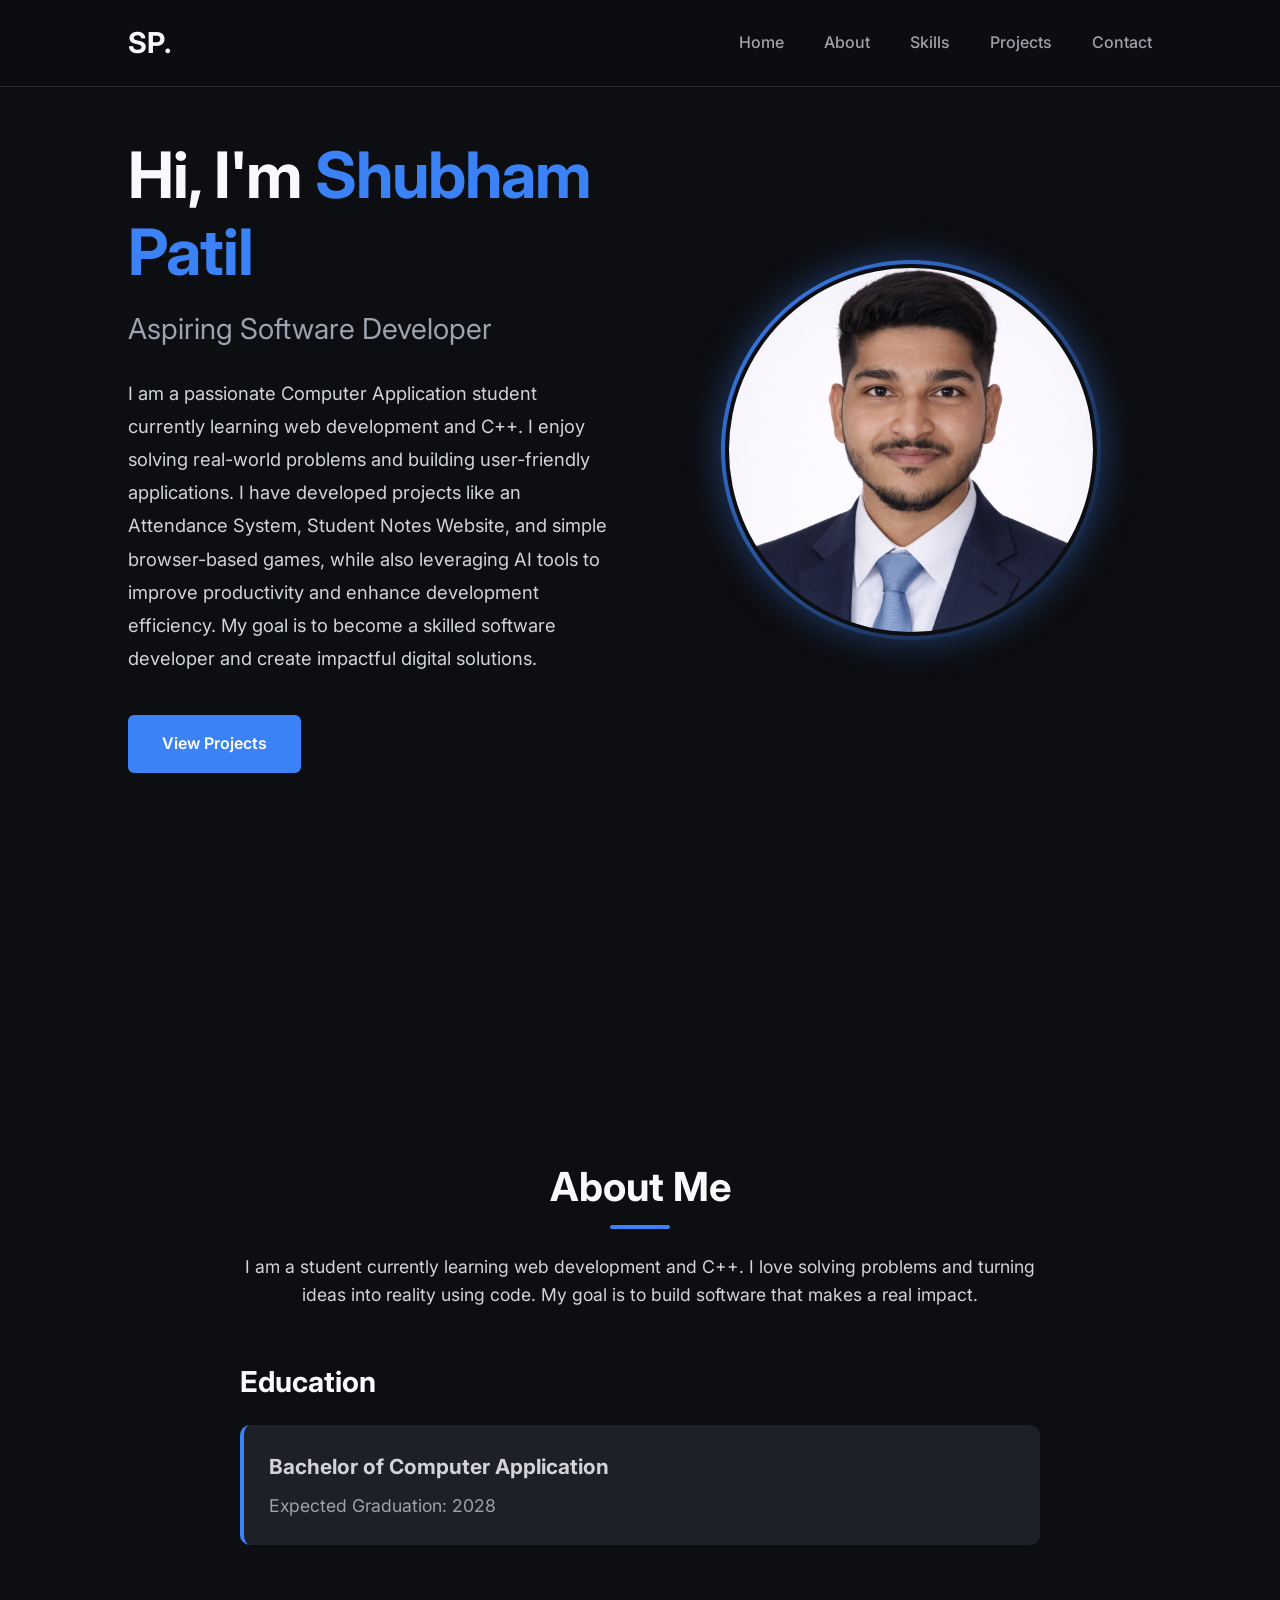
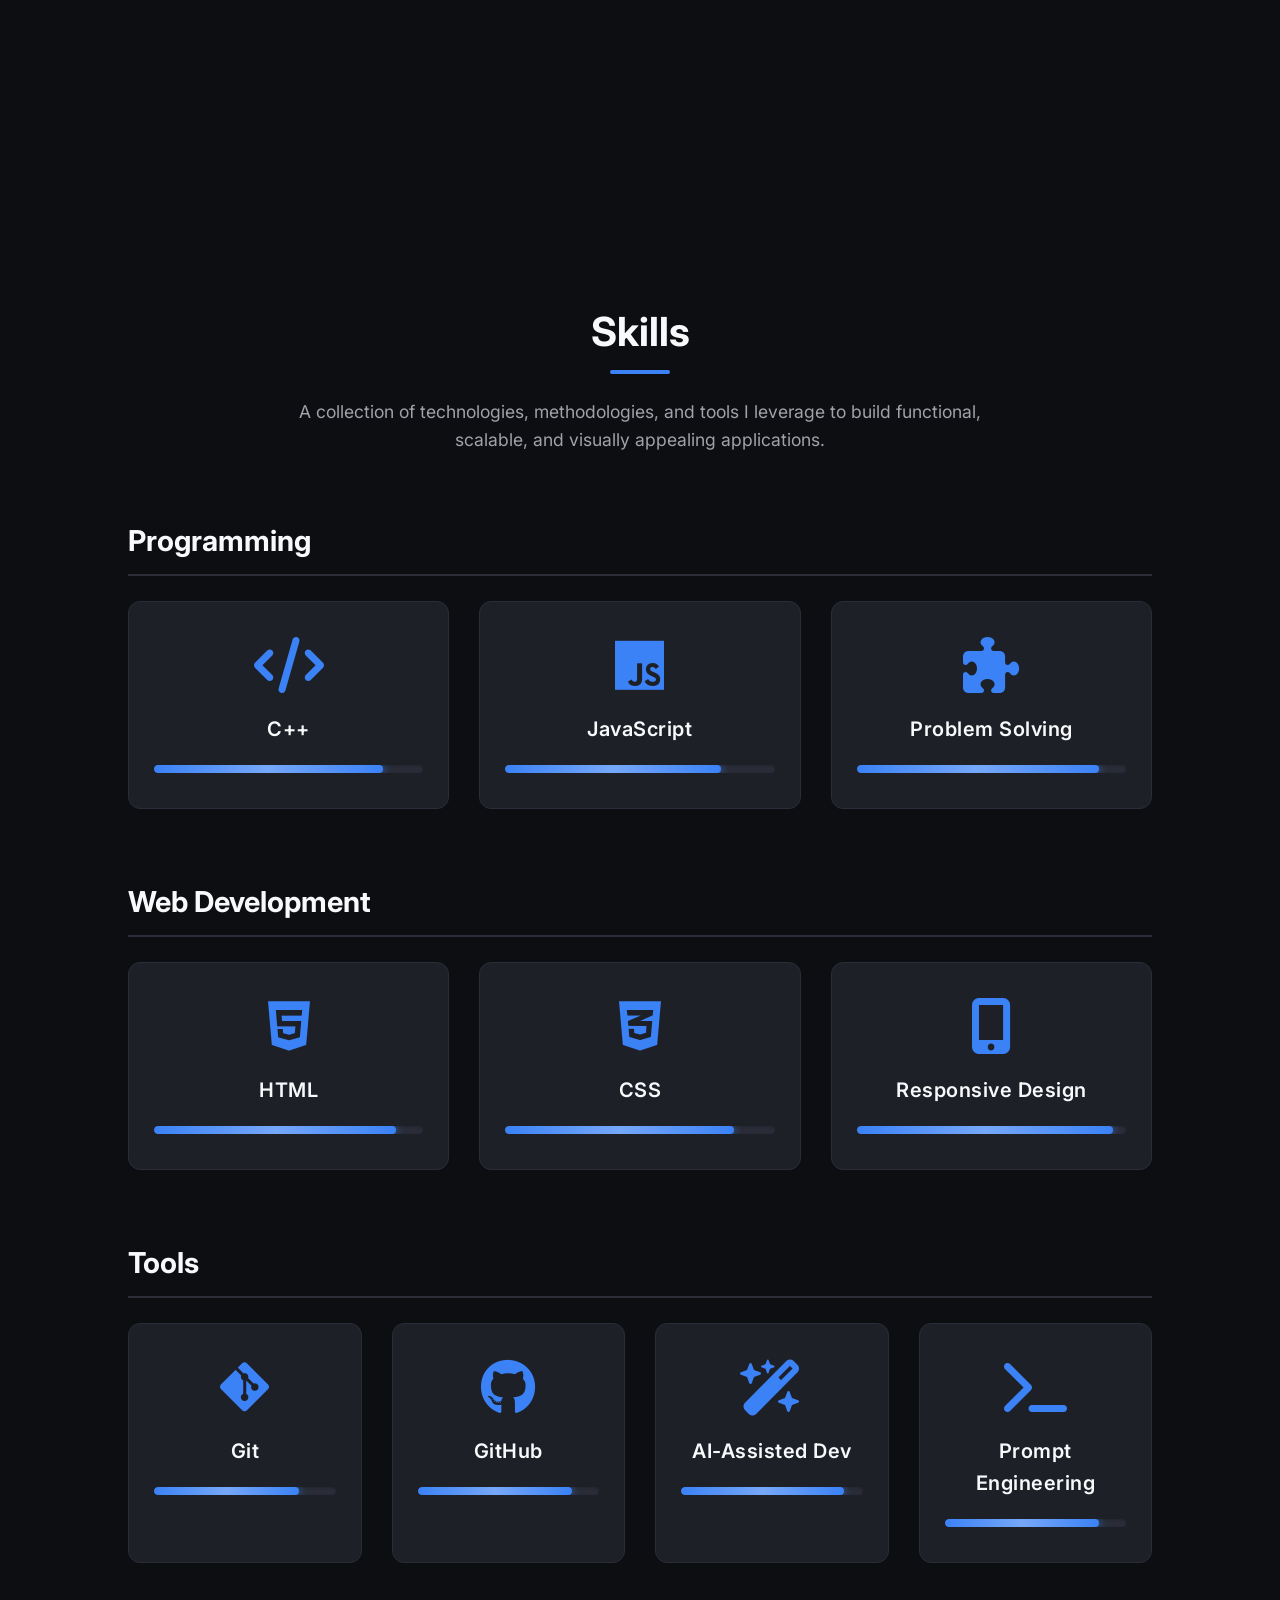
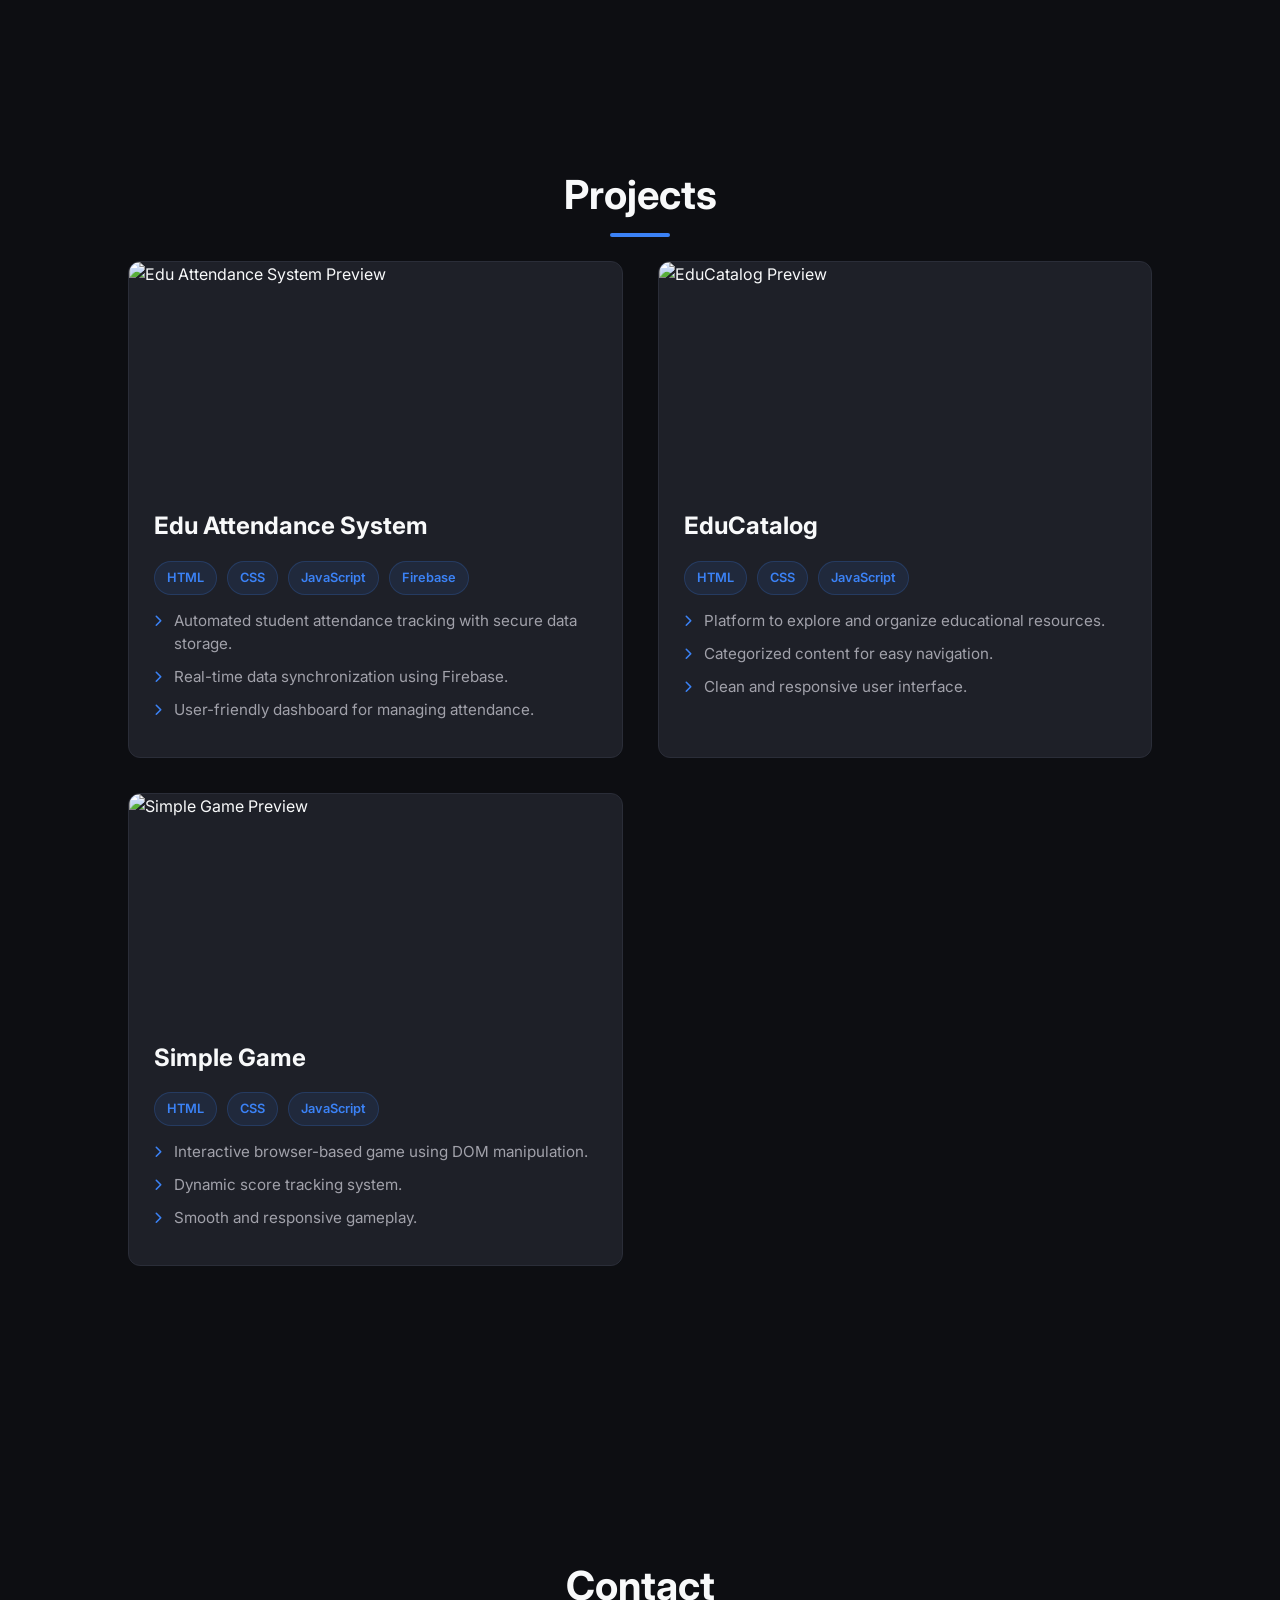
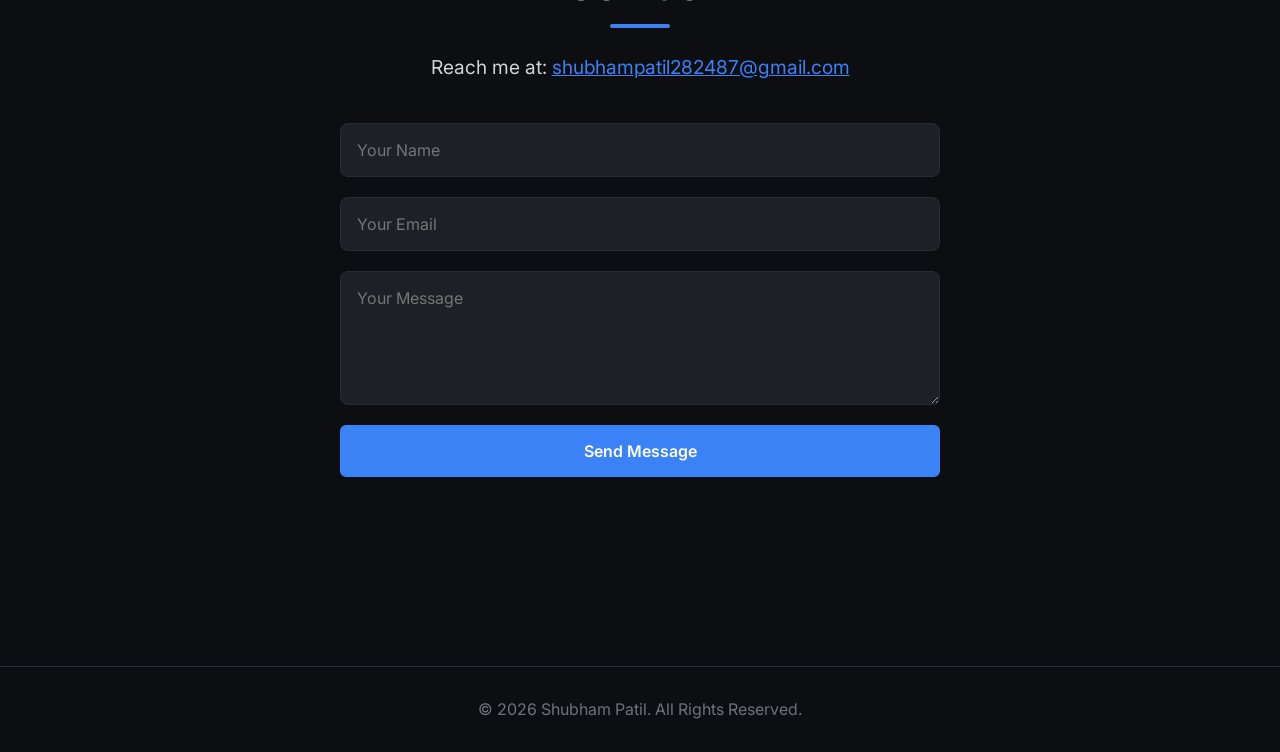
==== portfolio/index.html @ 5617d628 "Final bus service website transformation" ====
<!DOCTYPE html>
<html lang="en">
<head>
    <meta charset="UTF-8">
    <meta name="viewport" content="width=device-width, initial-scale=1.0">
    <title>Shubham Patil | Portfolio</title>
    <link rel="stylesheet" href="style.css">
    <link href="https://fonts.googleapis.com/css2?family=Inter:wght@300;400;600;700&display=swap" rel="stylesheet">
    <link rel="stylesheet" href="https://cdnjs.cloudflare.com/ajax/libs/font-awesome/6.4.0/css/all.min.css">
</head>
<body>

    <!-- Navbar -->
    <nav class="navbar">
        <div class="logo">SP.</div>
        <ul class="nav-links">
            <li><a href="#home">Home</a></li>
            <li><a href="#about">About</a></li>
            <li><a href="#skills">Skills</a></li>
            <li><a href="#projects">Projects</a></li>
            <li><a href="#contact">Contact</a></li>
        </ul>
        <div class="hamburger">
            <div class="line"></div>
            <div class="line"></div>
            <div class="line"></div>
        </div>
    </nav>

    <!-- Home Section -->
    <section id="home" class="home">
        <div class="home-container">
            <div class="home-content">
                <h1>Hi, I'm <span class="highlight">Shubham Patil</span></h1>
                <h2>Aspiring Software Developer</h2>
                <p>I am a passionate Computer Application student currently learning web development and C++. I enjoy solving real-world problems and building user-friendly applications. I have developed projects like an Attendance System, Student Notes Website, and simple browser-based games, while also leveraging AI tools to improve productivity and enhance development efficiency. My goal is to become a skilled software developer and create impactful digital solutions.</p>
                <a href="#projects" class="btn">View Projects</a>
            </div>
            <div class="home-image">
                <div class="profile-img-wrapper">
                    <img src="profile.jpg" alt="Shubham Patil">
                </div>
            </div>
        </div>
    </section>

    <!-- About Section -->
    <section id="about" class="about">
        <h2 class="section-title">About Me</h2>
        <div class="about-content">
            <p>I am a student currently learning web development and C++. I love solving problems and turning ideas into reality using code. My goal is to build software that makes a real impact.</p>
            <div class="education">
                <h3>Education</h3>
                <div class="edu-card">
                    <h4>Bachelor of Computer Application</h4>
                    <p>Expected Graduation: 2028</p>
                </div>
            </div>
        </div>
    </section>

    <!-- Skills Section -->
    <section id="skills" class="skills">
        <h2 class="section-title">Skills</h2>
        <p class="section-subtitle">A collection of technologies, methodologies, and tools I leverage to build functional, scalable, and visually appealing applications.</p>
        
        <div class="skills-container">
            <!-- Programming Category -->
            <div class="skill-category">
                <h3 class="category-title">Programming</h3>
                <div class="skills-grid">
                    <div class="skill-card" data-tooltip="Object-oriented programming, data structures, and algorithms">
                        <i class="fa-solid fa-code skill-icon"></i>
                        <h3>C++</h3>
                        <div class="progress-bar"><div class="progress" style="width: 85%;"></div></div>
                    </div>
                    <div class="skill-card" data-tooltip="ES6+, DOM manipulation, and asynchronous logic">
                        <i class="fa-brands fa-js skill-icon"></i>
                        <h3>JavaScript</h3>
                        <div class="progress-bar"><div class="progress" style="width: 80%;"></div></div>
                    </div>
                    <div class="skill-card" data-tooltip="Analytical thinking and technical troubleshooting">
                        <i class="fa-solid fa-puzzle-piece skill-icon"></i>
                        <h3>Problem Solving</h3>
                        <div class="progress-bar"><div class="progress" style="width: 90%;"></div></div>
                    </div>
                </div>
            </div>

            <!-- Web Development Category -->
            <div class="skill-category">
                <h3 class="category-title">Web Development</h3>
                <div class="skills-grid">
                    <div class="skill-card" data-tooltip="Semantic markup and accessible web structures">
                        <i class="fa-brands fa-html5 skill-icon"></i>
                        <h3>HTML</h3>
                        <div class="progress-bar"><div class="progress" style="width: 90%;"></div></div>
                    </div>
                    <div class="skill-card" data-tooltip="Modern styling, flexbox, grid, and animations">
                        <i class="fa-brands fa-css3-alt skill-icon"></i>
                        <h3>CSS</h3>
                        <div class="progress-bar"><div class="progress" style="width: 85%;"></div></div>
                    </div>
                    <div class="skill-card" data-tooltip="Ensuring perfect alignment across mobile and desktop devices">
                        <i class="fa-solid fa-mobile-screen-button skill-icon"></i>
                        <h3>Responsive Design</h3>
                        <div class="progress-bar"><div class="progress" style="width: 95%;"></div></div>
                    </div>
                </div>
            </div>

            <!-- Tools Category -->
            <div class="skill-category">
                <h3 class="category-title">Tools</h3>
                <div class="skills-grid">
                    <div class="skill-card" data-tooltip="Version control and collaboration">
                        <i class="fa-brands fa-git-alt skill-icon"></i>
                        <h3>Git</h3>
                        <div class="progress-bar"><div class="progress" style="width: 80%;"></div></div>
                    </div>
                    <div class="skill-card" data-tooltip="Source code management and project hosting">
                        <i class="fa-brands fa-github skill-icon"></i>
                        <h3>GitHub</h3>
                        <div class="progress-bar"><div class="progress" style="width: 85%;"></div></div>
                    </div>
                    <div class="skill-card" data-tooltip="Using AI tools for rapid problem-solving">
                        <i class="fa-solid fa-wand-magic-sparkles skill-icon"></i>
                        <h3>AI-Assisted Dev</h3>
                        <div class="progress-bar"><div class="progress" style="width: 90%;"></div></div>
                    </div>
                    <div class="skill-card" data-tooltip="Effective collaboration with language models">
                        <i class="fa-solid fa-terminal skill-icon"></i>
                        <h3>Prompt Engineering</h3>
                        <div class="progress-bar"><div class="progress" style="width: 85%;"></div></div>
                    </div>
                </div>
            </div>
        </div>
    </section>

    <!-- Projects Section -->
    <section id="projects" class="projects">
        <h2 class="section-title">Projects</h2>
        <div class="project-grid">
            
            <!-- Project 1 -->
            <div class="project-card">
                <div class="project-image">
                    <img src="https://placehold.co/600x400/1e2028/3b82f6?text=Edu+Attendance+System" alt="Edu Attendance System Preview">
                    <div class="project-overlay">
                        <div class="overlay-buttons">
                            <a href="https://edutrack-attendance-d44f3.web.app/" class="btn btn-small"><i class="fa-solid fa-arrow-up-right-from-square"></i> Live Demo</a>
                            <a href="https://console.firebase.google.com/u/0/project/edutrack-attendance-d44f3/firestore/databases/-default-/data/~2Fattendance~2F0aZj1DktwtCZHyJBW4WV" class="btn btn-small btn-outline"><i class="fa-brands fa-github"></i> GitHub Source</a>
                        </div>
                    </div>
                </div>
                <div class="project-info">
                    <h3>Edu Attendance System</h3>
                    <div class="tech-stack">
                        <span>HTML</span>
                        <span>CSS</span>
                        <span>JavaScript</span>
                        <span>Firebase</span>
                    </div>
                    <ul class="project-features">
                        <li>Automated student attendance tracking with secure data storage.</li>
                        <li>Real-time data synchronization using Firebase.</li>
                        <li>User-friendly dashboard for managing attendance.</li>
                    </ul>
                </div>
            </div>

            <!-- Project 2 -->
            <div class="project-card">
                <div class="project-image">
                    <img src="https://placehold.co/600x400/1e2028/3b82f6?text=EduCatalog" alt="EduCatalog Preview">
                    <div class="project-overlay">
                        <div class="overlay-buttons">
                            <a href="https://educatalog-saas.vercel.app/" class="btn btn-small"><i class="fa-solid fa-arrow-up-right-from-square"></i> Live Demo</a>
                            <a href="https://github.com/shubhpatil28/educatalog-saas" class="btn btn-small btn-outline"><i class="fa-brands fa-github"></i> GitHub Source</a>
                        </div>
                    </div>
                </div>
                <div class="project-info">
                    <h3>EduCatalog</h3>
                    <div class="tech-stack">
                        <span>HTML</span>
                        <span>CSS</span>
                        <span>JavaScript</span>
                    </div>
                    <ul class="project-features">
                        <li>Platform to explore and organize educational resources.</li>
                        <li>Categorized content for easy navigation.</li>
                        <li>Clean and responsive user interface.</li>
                    </ul>
                </div>
            </div>

            <!-- Project 3 -->
            <div class="project-card">
                <div class="project-image">
                    <img src="https://placehold.co/600x400/1e2028/3b82f6?text=Simple+Game" alt="Simple Game Preview">
                    <div class="project-overlay">
                        <div class="overlay-buttons">
                            <a href="https://shubhpatil28.github.io/SimpleGame/" class="btn btn-small"><i class="fa-solid fa-arrow-up-right-from-square"></i> Live Demo</a>
                            <a href="https://github.com/shubhpatil28/SimpleGame" class="btn btn-small btn-outline"><i class="fa-brands fa-github"></i> GitHub Source</a>
                        </div>
                    </div>
                </div>
                <div class="project-info">
                    <h3>Simple Game</h3>
                    <div class="tech-stack">
                        <span>HTML</span>
                        <span>CSS</span>
                        <span>JavaScript</span>
                    </div>
                    <ul class="project-features">
                        <li>Interactive browser-based game using DOM manipulation.</li>
                        <li>Dynamic score tracking system.</li>
                        <li>Smooth and responsive gameplay.</li>
                    </ul>
                </div>
            </div>

        </div>
    </section>

    <!-- Contact Section -->
    <section id="contact" class="contact">
        <h2 class="section-title">Contact</h2>
        <p class="contact-email">Reach me at: <a href="mailto:shubhampatil282487@gmail.com">shubhampatil282487@gmail.com</a></p>
        <form class="contact-form">
            <input type="text" placeholder="Your Name" required>
            <input type="email" placeholder="Your Email" required>
            <textarea rows="5" placeholder="Your Message" required></textarea>
            <button type="submit" class="btn">Send Message</button>
        </form>
    </section>

    <!-- Footer -->
    <footer>
        <p>&copy; 2026 Shubham Patil. All Rights Reserved.</p>
    </footer>

    <script src="script.js"></script>
</body>
</html>
---- portfolio/style.css ----
/* Variables */
:root {
    --bg-color: #0d0e12;
    --text-color: #f8f9fa;
    --accent-color: #3b82f6; /* Blue Accent */
    --accent-hover: #2563eb;
    --card-bg: #1e2028;
    --border-color: #2a2d38;
}

/* Base Styles */
* {
    margin: 0;
    padding: 0;
    box-sizing: border-box;
    font-family: 'Inter', sans-serif;
    scroll-behavior: smooth;
}

body {
    background-color: var(--bg-color);
    color: var(--text-color);
    line-height: 1.6;
}

a {
    text-decoration: none;
    color: inherit;
    transition: color 0.3s ease;
}

ul {
    list-style: none;
}

/* Typography */
.section-title {
    font-size: 2.5rem;
    text-align: center;
    margin-bottom: 1.5rem;
    position: relative;
    padding-bottom: 10px;
}

.section-subtitle {
    text-align: center;
    max-width: 700px;
    margin: 0 auto 4rem auto;
    color: #a1a1aa;
    font-size: 1.1rem;
}

.section-title::after {
    content: '';
    position: absolute;
    bottom: 0;
    left: 50%;
    transform: translateX(-50%);
    width: 60px;
    height: 4px;
    background-color: var(--accent-color);
    border-radius: 2px;
}

.highlight {
    color: var(--accent-color);
}

/* Sections */
section {
    padding: 100px 10%;
    min-height: 100vh;
    display: flex;
    flex-direction: column;
    justify-content: center;
}

/* Navbar */
.navbar {
    position: fixed;
    top: 0;
    left: 0;
    width: 100%;
    padding: 20px 10%;
    display: flex;
    justify-content: space-between;
    align-items: center;
    background-color: rgba(13, 14, 18, 0.85);
    -webkit-backdrop-filter: blur(12px);
    backdrop-filter: blur(12px);
    z-index: 1000;
    border-bottom: 1px solid var(--border-color);
}

.logo {
    font-size: 1.8rem;
    font-weight: 700;
    color: var(--text-color);
    cursor: pointer;
}

.logo span {
    color: var(--accent-color);
}

.nav-links {
    display: flex;
    gap: 2.5rem;
}

.nav-links li a {
    font-weight: 500;
    font-size: 1rem;
    color: #a1a1aa;
}

.nav-links li a:hover {
    color: var(--accent-color);
}

.hamburger {
    display: none;
    cursor: pointer;
}

.hamburger .line {
    width: 25px;
    height: 3px;
    background-color: var(--text-color);
    margin: 5px;
    transition: all 0.3s ease;
}

/* Home Section */
.home {
    overflow: visible;
}

.home-container {
    display: flex;
    justify-content: space-between;
    align-items: center;
    gap: 60px;
    width: 100%;
    max-width: 1200px;
    margin: 0 auto;
}

.home-content {
    flex: 1;
}

.home-image {
    flex: 1;
    display: flex;
    justify-content: center;
    align-items: center;
}

.profile-img-wrapper {
    position: relative;
    width: 380px;
    height: 380px;
    border-radius: 50%;
    padding: 8px; /* space for gradient border */
    background: linear-gradient(135deg, var(--accent-color), rgba(59, 130, 246, 0.1));
    box-shadow: 0 0 35px rgba(59, 130, 246, 0.4);
    animation: profileZoomIn 1.2s cubic-bezier(0.175, 0.885, 0.32, 1.275) 0.2s both;
    transition: transform 0.4s ease, box-shadow 0.4s ease;
}

.profile-img-wrapper::before {
    content: '';
    position: absolute;
    inset: 4px;
    border-radius: 50%;
    background-color: var(--bg-color);
    z-index: 1;
}

.profile-img-wrapper img {
    position: relative;
    z-index: 2;
    width: 100%;
    height: 100%;
    object-fit: cover;
    border-radius: 50%;
}

.profile-img-wrapper:hover {
    transform: translateY(-10px) scale(1.03);
    box-shadow: 0 0 50px rgba(59, 130, 246, 0.6);
}

@keyframes profileZoomIn {
    from {
        opacity: 0;
        transform: scale(0.85);
    }
    to {
        opacity: 1;
        transform: scale(1);
    }
}

.home-content h1 {
    font-size: 4rem;
    font-weight: 700;
    line-height: 1.2;
    letter-spacing: -1px;
    padding-top: 10px;
    margin-bottom: 15px;
    overflow: visible;
    animation: fadeInUp 1s cubic-bezier(0.2, 0.8, 0.2, 1) both;
}

.home-content h2 {
    font-size: 1.8rem;
    font-weight: 400;
    color: #9ca3af;
    margin-bottom: 25px;
    animation: fadeInUp 1s cubic-bezier(0.2, 0.8, 0.2, 1) 0.15s both;
}

.home-content p {
    font-size: 1.15rem;
    max-width: 600px;
    line-height: 1.8;
    margin-bottom: 40px;
    color: #d1d5db;
    animation: fadeInUp 1s cubic-bezier(0.2, 0.8, 0.2, 1) 0.3s both;
}

.btn {
    display: inline-block;
    padding: 14px 32px;
    background-color: var(--accent-color);
    color: #fff;
    border-radius: 6px;
    font-weight: 600;
    border: 2px solid var(--accent-color);
    transition: all 0.3s ease;
    cursor: pointer;
    animation: fadeInUp 1s cubic-bezier(0.2, 0.8, 0.2, 1) 0.45s both;
}

.btn:hover {
    background-color: transparent;
    color: var(--accent-color);
}

.btn-outline {
    background-color: transparent;
    color: var(--accent-color);
}

.btn-outline:hover {
    background-color: var(--accent-color);
    color: #fff;
}

/* About Section */
.about-content {
    max-width: 800px;
    margin: 0 auto;
    text-align: center;
    font-size: 1.1rem;
    color: #d4d4d8;
}

.education {
    margin-top: 50px;
    text-align: left;
}

.education h3 {
    font-size: 1.8rem;
    margin-bottom: 20px;
    color: var(--text-color);
}

.edu-card {
    background-color: var(--card-bg);
    padding: 25px;
    border-radius: 10px;
    border-left: 4px solid var(--accent-color);
    transition: transform 0.3s ease;
}

.edu-card:hover {
    transform: translateY(-5px);
}

.edu-card h4 {
    font-size: 1.3rem;
    margin-bottom: 8px;
}

.edu-card p {
    color: #a1a1aa;
}

/* Skills Section */
.skills-container {
    display: flex;
    flex-direction: column;
    gap: 70px;
    width: 100%;
    max-width: 1100px;
    margin: 0 auto;
}

.category-title {
    font-size: 1.8rem;
    color: #f8f9fa;
    margin-bottom: 25px;
    padding-bottom: 10px;
    border-bottom: 2px solid var(--border-color);
}

.skills-grid {
    display: grid;
    grid-template-columns: repeat(auto-fit, minmax(200px, 1fr));
    gap: 30px;
    width: 100%;
}

.skill-card {
    background-color: var(--card-bg);
    padding: 35px 25px;
    border-radius: 12px;
    border: 1px solid var(--border-color);
    transition: transform 0.4s ease, box-shadow 0.4s ease, border-color 0.4s ease, background-color 0.4s ease;
    text-align: center;
    position: relative;
    overflow: hidden;
}

.skill-card:hover {
    transform: translateY(-8px);
    box-shadow: 0 10px 25px rgba(59, 130, 246, 0.25);
    border-color: var(--accent-color);
    background-color: rgba(59, 130, 246, 0.04);
}

/* Tooltip animation on hover */
.skill-card::before {
    content: attr(data-tooltip);
    position: absolute;
    bottom: -100%;
    left: 0;
    width: 100%;
    padding: 15px 12px;
    background-color: rgba(37, 99, 235, 0.96);
    color: #fff;
    font-size: 0.85rem;
    font-weight: 500;
    line-height: 1.4;
    transition: bottom 0.4s cubic-bezier(0.175, 0.885, 0.32, 1.275);
    z-index: 10;
    box-sizing: border-box;
    -webkit-backdrop-filter: blur(4px);
    backdrop-filter: blur(4px);
    display: flex;
    align-items: center;
    justify-content: center;
}

.skill-card:hover::before {
    bottom: 0;
}

.skill-icon {
    font-size: 3.5rem;
    color: var(--accent-color);
    margin-bottom: 20px;
    transition: transform 0.4s ease, color 0.4s ease;
}

.skill-card:hover .skill-icon {
    transform: scale(1.1) translateY(-5px);
    color: #60a5fa; /* Lighter blue on hover */
}

.skill-card h3 {
    margin-bottom: 20px;
    font-weight: 600;
    font-size: 1.25rem;
    letter-spacing: 0.5px;
}

.progress-bar {
    width: 100%;
    height: 8px;
    background-color: var(--border-color);
    border-radius: 4px;
    overflow: hidden;
    position: relative;
    box-shadow: inset 0 1px 3px rgba(0, 0, 0, 0.2);
}

.progress {
    height: 100%;
    background-color: var(--accent-color);
    border-radius: 4px;
    transition: width 1.5s cubic-bezier(0.1, 0.7, 0.1, 1);
    box-shadow: 0 0 10px rgba(59, 130, 246, 0.8);
    position: relative;
}

/* Add an animated glare to progress bars */
.progress::after {
    content: '';
    position: absolute;
    top: 0;
    left: 0;
    bottom: 0;
    width: 100%;
    background: linear-gradient(90deg, rgba(255,255,255,0) 0%, rgba(255,255,255,0.3) 50%, rgba(255,255,255,0) 100%);
    animation: shimmer 2s infinite linear;
}

@keyframes shimmer {
    0% { transform: translateX(-100%); }
    100% { transform: translateX(100%); }
}

/* Projects Section */
.project-grid {
    display: grid;
    grid-template-columns: repeat(auto-fit, minmax(320px, 1fr));
    gap: 35px;
    width: 100%;
}

.project-card {
    background-color: var(--card-bg);
    border-radius: 12px;
    border: 1px solid var(--border-color);
    overflow: hidden;
    display: flex;
    flex-direction: column;
    transition: transform 0.4s ease, border-color 0.4s ease, box-shadow 0.4s ease;
}

.project-card:hover {
    transform: translateY(-10px);
    border-color: var(--accent-color);
    box-shadow: 0 10px 30px rgba(0, 0, 0, 0.4);
}

.project-image {
    position: relative;
    width: 100%;
    height: 220px;
    overflow: hidden;
}

.project-image img {
    width: 100%;
    height: 100%;
    object-fit: cover;
    transition: transform 0.6s ease;
}

.project-card:hover .project-image img {
    transform: scale(1.08);
}

.project-overlay {
    position: absolute;
    top: 0;
    left: 0;
    width: 100%;
    height: 100%;
    background: rgba(13, 14, 18, 0.7);
    -webkit-backdrop-filter: blur(3px);
    backdrop-filter: blur(3px);
    display: flex;
    justify-content: center;
    align-items: center;
    opacity: 0;
    transition: opacity 0.4s ease;
}

.project-card:hover .project-overlay {
    opacity: 1;
}

.overlay-buttons {
    display: flex;
    gap: 15px;
    transform: translateY(20px);
    transition: transform 0.4s ease;
}

.project-card:hover .overlay-buttons {
    transform: translateY(0);
}

.btn-small {
    padding: 10px 18px;
    font-size: 0.9rem;
    display: inline-flex;
    align-items: center;
    gap: 8px;
    border-radius: 6px;
    animation: none !important; /* Prevent global btn animation loop */
}

.project-info {
    padding: 25px;
    display: flex;
    flex-direction: column;
    flex-grow: 1;
}

.project-info h3 {
    font-size: 1.5rem;
    margin-bottom: 15px;
    color: var(--text-color);
}

.tech-stack {
    display: flex;
    flex-wrap: wrap;
    gap: 10px;
    margin-bottom: 15px;
}

.tech-stack span {
    background-color: rgba(59, 130, 246, 0.1);
    color: var(--accent-color);
    padding: 6px 12px;
    border-radius: 20px;
    font-size: 0.8rem;
    font-weight: 600;
    border: 1px solid rgba(59, 130, 246, 0.2);
}

.project-features {
    list-style: none;
    margin-bottom: 0;
    flex-grow: 1;
}

.project-features li {
    position: relative;
    padding-left: 20px;
    margin-bottom: 10px;
    font-size: 0.95rem;
    color: #a1a1aa;
    line-height: 1.5;
}

.project-features li::before {
    content: '\f054'; /* FontAwesome chevron-right */
    font-family: 'Font Awesome 6 Free';
    font-weight: 900;
    position: absolute;
    left: 0;
    top: 2px;
    color: var(--accent-color);
    font-size: 0.75rem;
}

/* Contact Section */
.contact {
    align-items: center;
}

.contact-email {
    font-size: 1.2rem;
    margin-bottom: 40px;
    text-align: center;
    color: #d4d4d8;
}

.contact-email a {
    color: var(--accent-color);
    text-decoration: underline;
}

.contact-form {
    display: flex;
    flex-direction: column;
    width: 100%;
    max-width: 600px;
    gap: 20px;
}

.contact-form input,
.contact-form textarea {
    width: 100%;
    padding: 16px;
    background-color: var(--card-bg);
    border: 1px solid var(--border-color);
    border-radius: 8px;
    color: var(--text-color);
    font-size: 1rem;
    outline: none;
    transition: border-color 0.3s ease;
}

.contact-form input:focus,
.contact-form textarea:focus {
    border-color: var(--accent-color);
}

.contact-form button {
    font-size: 1rem;
}

/* Footer */
footer {
    text-align: center;
    padding: 30px;
    background-color: var(--bg-color);
    border-top: 1px solid var(--border-color);
    color: #71717a;
}

/* Animations */
@keyframes fadeInUp {
    from {
        opacity: 0;
        transform: translateY(30px);
    }
    to {
        opacity: 1;
        transform: translateY(0);
    }
}

/* Responsive Styles */
@media (max-width: 768px) {
    .home-container {
        flex-direction: column-reverse;
        text-align: center;
        gap: 40px;
        margin-top: 30px;
    }
    
    .profile-img-wrapper {
        width: 280px;
        height: 280px;
    }
    
    .home-content p {
        margin-left: auto;
        margin-right: auto;
    }

    .nav-links {
        position: absolute;
        top: 70px;
        right: -100%;
        background-color: var(--card-bg);
        flex-direction: column;
        width: 250px;
        height: 100vh;
        align-items: center;
        padding-top: 50px;
        transition: right 0.3s ease;
        border-left: 1px solid var(--border-color);
    }

    .nav-links.active {
        right: 0;
    }

    .hamburger {
        display: block;
    }
    
    .hamburger.active .line:nth-child(1) {
        transform: translateY(8px) rotate(45deg);
    }
    .hamburger.active .line:nth-child(2) {
        opacity: 0;
    }
    .hamburger.active .line:nth-child(3) {
        transform: translateY(-8px) rotate(-45deg);
    }

    .home-content h1 {
        font-size: 2.8rem;
        line-height: 1.3;
        padding-top: 5px;
    }

    .home-content h2 {
        font-size: 1.4rem;
    }

    section {
        padding: 80px 5%;
    }
}
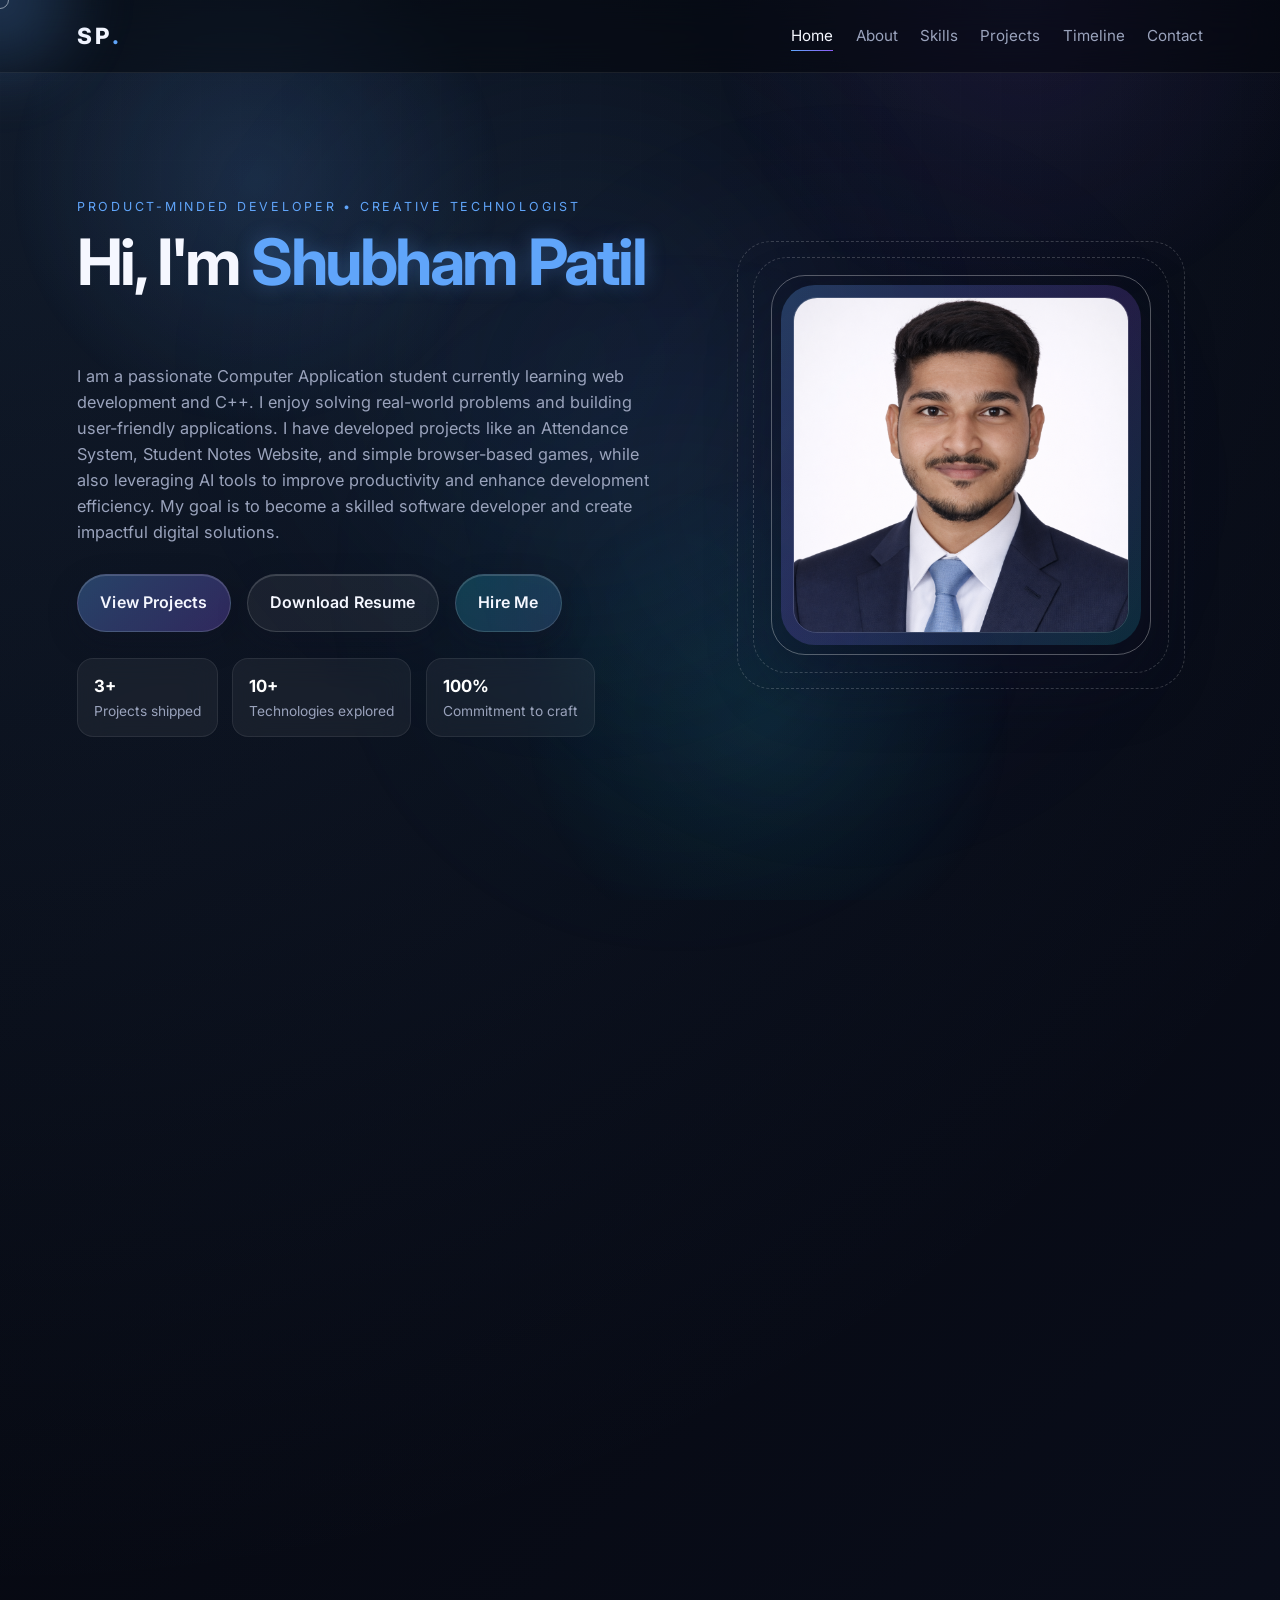
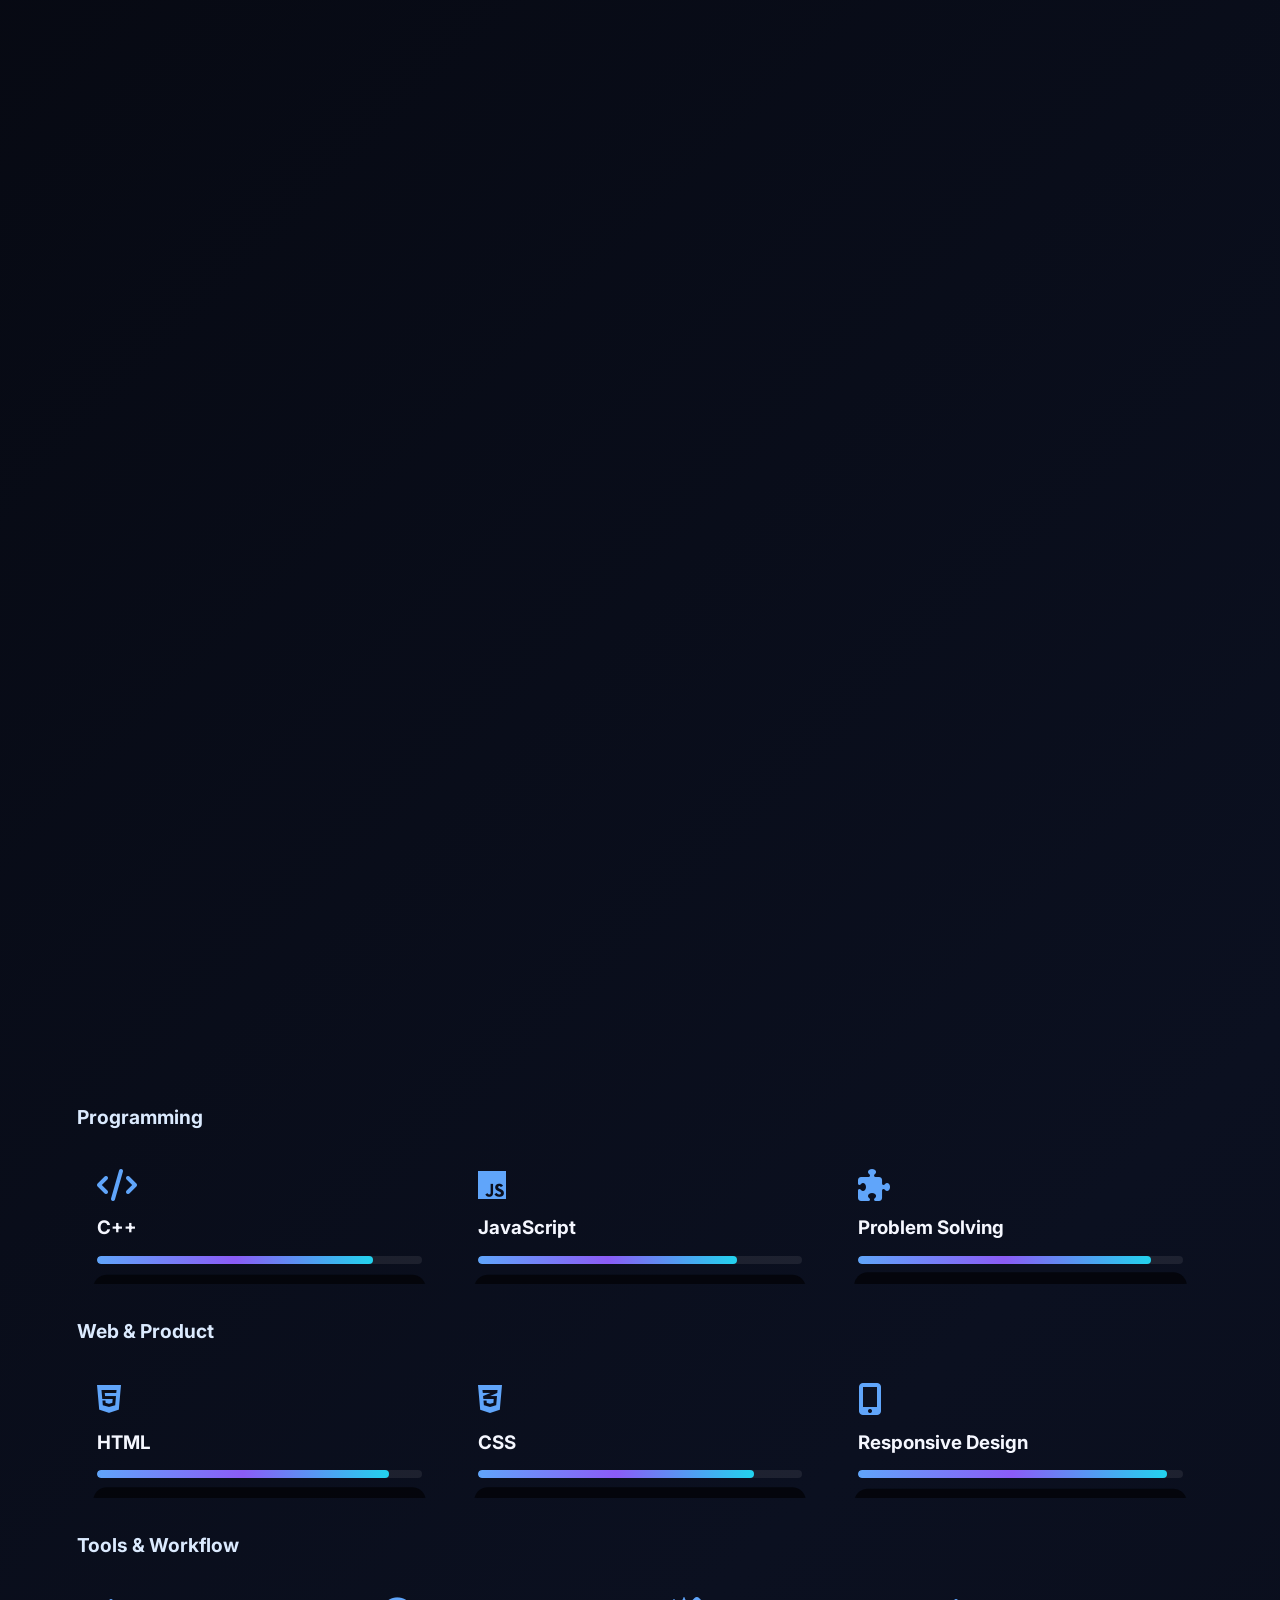
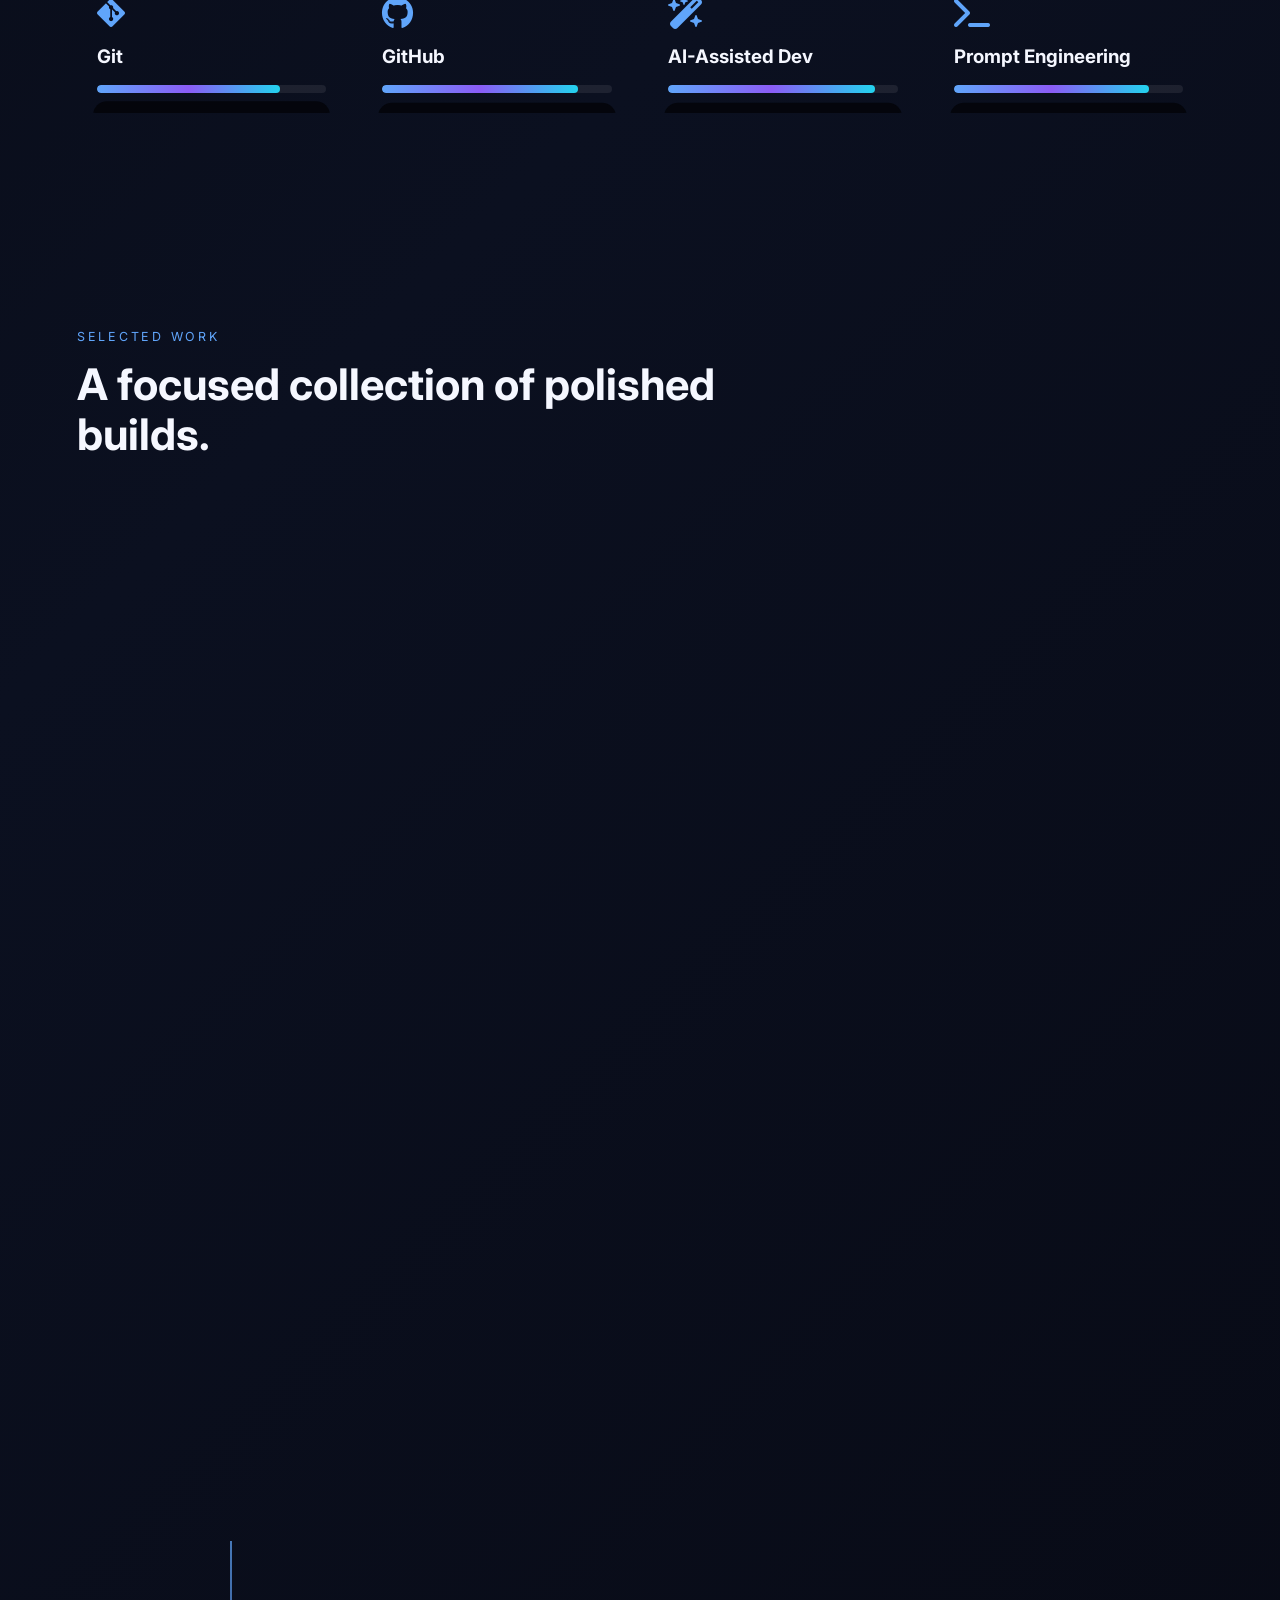
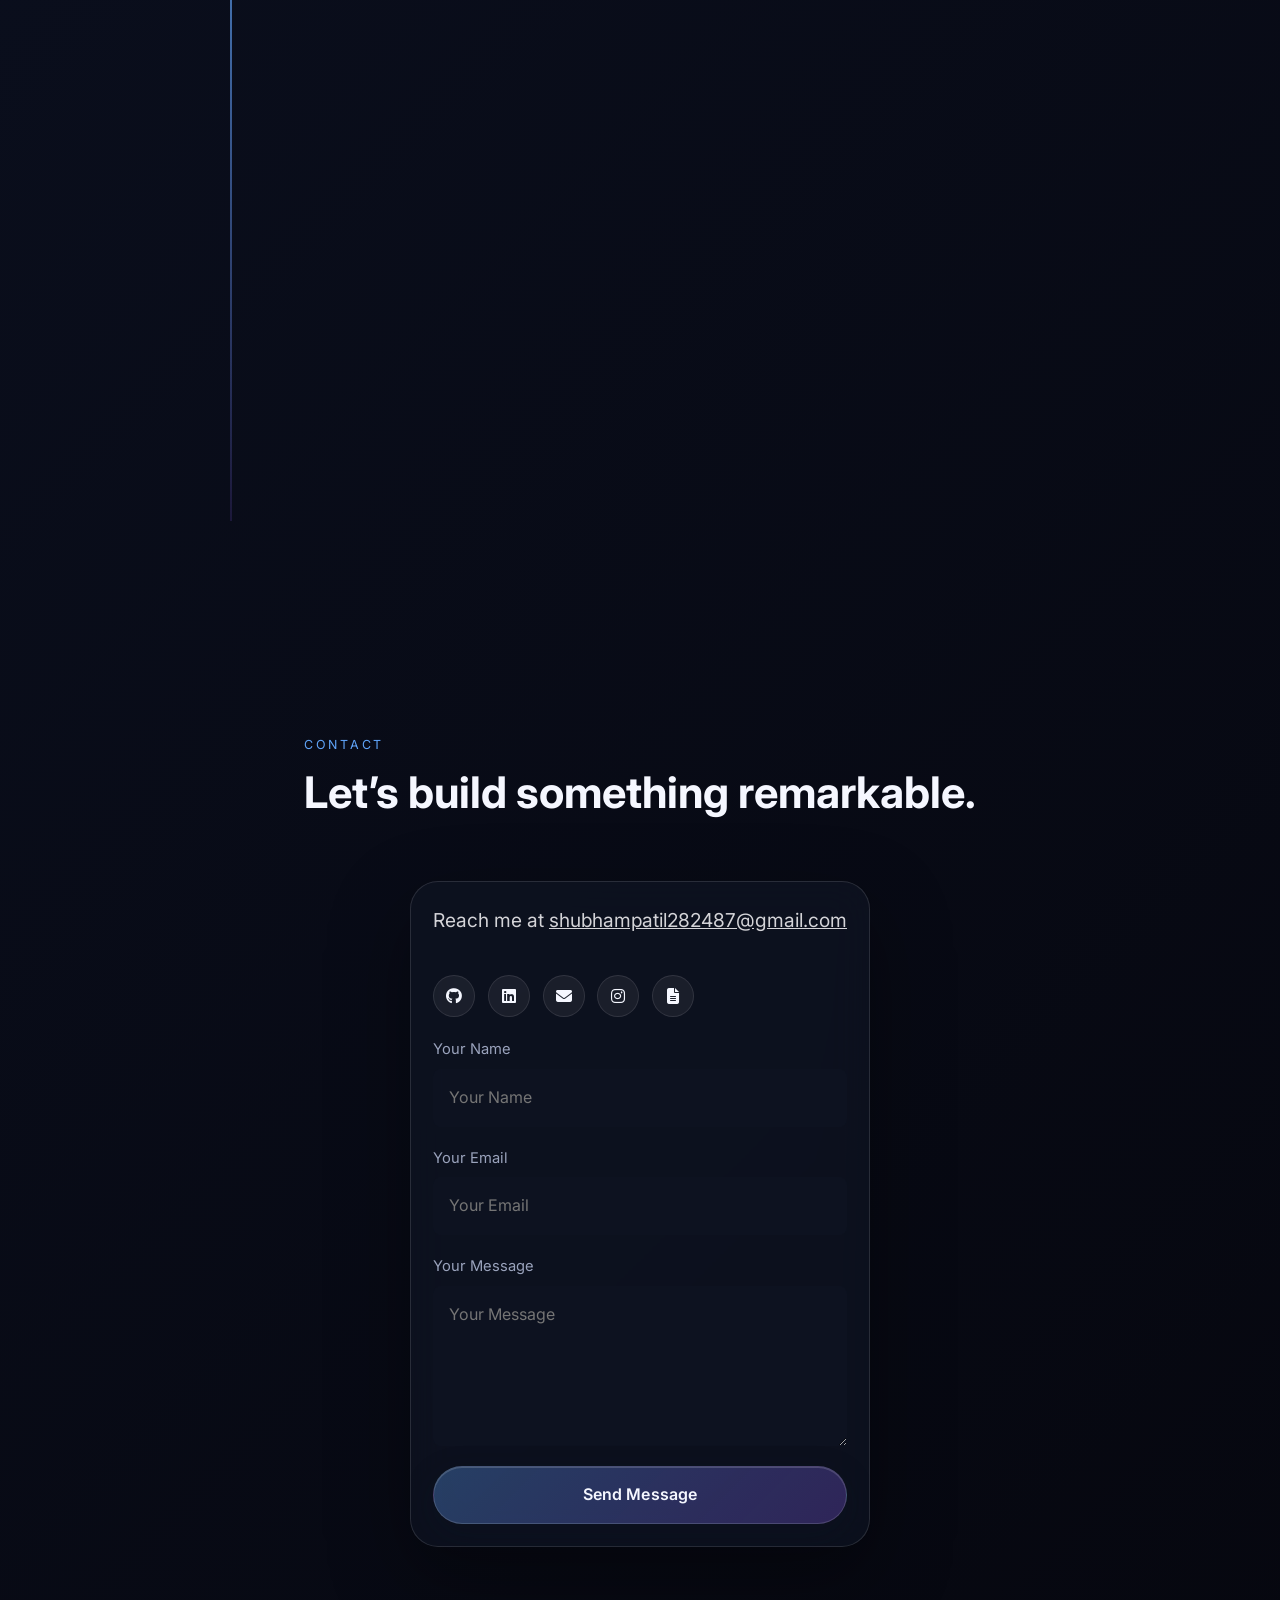
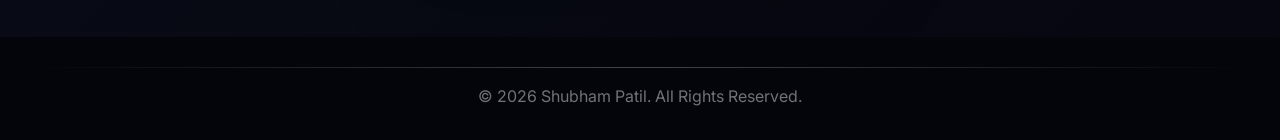
==== commit f2cc6d86: "Redesign portfolio with premium UI" ====
--- a/portfolio/index.html
+++ b/portfolio/index.html
@@ -3,245 +3,385 @@
 <head>
     <meta charset="UTF-8">
     <meta name="viewport" content="width=device-width, initial-scale=1.0">
+    <meta name="description" content="Premium developer portfolio for Shubham Patil with animated sections, projects, and contact details.">
     <title>Shubham Patil | Portfolio</title>
+    <link rel="preconnect" href="https://fonts.googleapis.com">
+    <link rel="preconnect" href="https://fonts.gstatic.com" crossorigin>
+    <link href="https://fonts.googleapis.com/css2?family=Inter:wght@300;400;500;600;700;800&display=swap" rel="stylesheet">
+    <link rel="stylesheet" href="https://cdnjs.cloudflare.com/ajax/libs/font-awesome/6.4.0/css/all.min.css">
     <link rel="stylesheet" href="style.css">
-    <link href="https://fonts.googleapis.com/css2?family=Inter:wght@300;400;600;700&display=swap" rel="stylesheet">
-    <link rel="stylesheet" href="https://cdnjs.cloudflare.com/ajax/libs/font-awesome/6.4.0/css/all.min.css">
 </head>
 <body>
-
-    <!-- Navbar -->
-    <nav class="navbar">
-        <div class="logo">SP.</div>
+    <div class="loading-screen" aria-hidden="true">
+        <div class="loading-shell">
+            <div class="loading-badge">Initializing portfolio</div>
+            <div class="loading-title">Loading Components...</div>
+            <div class="loading-bar">
+                <span></span>
+            </div>
+            <div class="loading-text">Welcome Shubham Patil</div>
+        </div>
+    </div>
+
+    <div class="cursor" aria-hidden="true"></div>
+    <div class="cursor-glow" aria-hidden="true"></div>
+
+    <div class="ambient ambient-one"></div>
+    <div class="ambient ambient-two"></div>
+    <div class="ambient ambient-three"></div>
+    <div class="mesh-layer"></div>
+    <div class="noise-layer"></div>
+
+    <nav class="navbar" aria-label="Primary navigation">
+        <a href="#home" class="logo" aria-label="Home">SP<span>.</span></a>
+        <button class="hamburger" aria-label="Toggle menu" aria-expanded="false">
+            <span></span>
+            <span></span>
+            <span></span>
+        </button>
         <ul class="nav-links">
-            <li><a href="#home">Home</a></li>
-            <li><a href="#about">About</a></li>
-            <li><a href="#skills">Skills</a></li>
-            <li><a href="#projects">Projects</a></li>
-            <li><a href="#contact">Contact</a></li>
+            <li><a class="nav-link active" href="#home">Home</a></li>
+            <li><a class="nav-link" href="#about">About</a></li>
+            <li><a class="nav-link" href="#skills">Skills</a></li>
+            <li><a class="nav-link" href="#projects">Projects</a></li>
+            <li><a class="nav-link" href="#timeline">Timeline</a></li>
+            <li><a class="nav-link" href="#contact">Contact</a></li>
         </ul>
-        <div class="hamburger">
-            <div class="line"></div>
-            <div class="line"></div>
-            <div class="line"></div>
-        </div>
     </nav>
 
-    <!-- Home Section -->
-    <section id="home" class="home">
-        <div class="home-container">
-            <div class="home-content">
-                <h1>Hi, I'm <span class="highlight">Shubham Patil</span></h1>
-                <h2>Aspiring Software Developer</h2>
-                <p>I am a passionate Computer Application student currently learning web development and C++. I enjoy solving real-world problems and building user-friendly applications. I have developed projects like an Attendance System, Student Notes Website, and simple browser-based games, while also leveraging AI tools to improve productivity and enhance development efficiency. My goal is to become a skilled software developer and create impactful digital solutions.</p>
-                <a href="#projects" class="btn">View Projects</a>
-            </div>
-            <div class="home-image">
-                <div class="profile-img-wrapper">
-                    <img src="profile.jpg" alt="Shubham Patil">
-                </div>
-            </div>
-        </div>
-    </section>
-
-    <!-- About Section -->
-    <section id="about" class="about">
-        <h2 class="section-title">About Me</h2>
-        <div class="about-content">
-            <p>I am a student currently learning web development and C++. I love solving problems and turning ideas into reality using code. My goal is to build software that makes a real impact.</p>
-            <div class="education">
-                <h3>Education</h3>
-                <div class="edu-card">
+    <main>
+        <section id="home" class="home section">
+            <div class="home-container">
+                <div class="home-content reveal">
+                    <p class="eyebrow">Product-minded developer • creative technologist</p>
+                    <h1 class="hero-title">Hi, I'm <span class="highlight">Shubham Patil</span></h1>
+                    <h2 class="hero-subtitle"><span class="typing-text"></span></h2>
+                    <p class="hero-description">I am a passionate Computer Application student currently learning web development and C++. I enjoy solving real-world problems and building user-friendly applications. I have developed projects like an Attendance System, Student Notes Website, and simple browser-based games, while also leveraging AI tools to improve productivity and enhance development efficiency. My goal is to become a skilled software developer and create impactful digital solutions.</p>
+                    <div class="hero-actions">
+                        <a href="#projects" class="btn magnetic primary"><span>View Projects</span></a>
+                        <a href="resume.txt" class="btn magnetic secondary" download="Shubham-Patil-Resume.txt"><span>Download Resume</span></a>
+                        <a href="#contact" class="btn magnetic tertiary"><span>Hire Me</span></a>
+                    </div>
+                    <div class="hero-stats" aria-label="Highlights">
+                        <div class="stat-pill"><strong>3+</strong><span>Projects shipped</span></div>
+                        <div class="stat-pill"><strong>10+</strong><span>Technologies explored</span></div>
+                        <div class="stat-pill"><strong>100%</strong><span>Commitment to craft</span></div>
+                    </div>
+                </div>
+
+                <div class="home-image reveal">
+                    <div class="profile-card tilt-card">
+                        <div class="orbit orbit-a"></div>
+                        <div class="orbit orbit-b"></div>
+                        <div class="profile-ring"></div>
+                        <img src="profile.jpg" alt="Portrait of Shubham Patil">
+                    </div>
+                </div>
+            </div>
+        </section>
+
+        <section id="about" class="section about">
+            <div class="section-heading reveal">
+                <p class="eyebrow">About me</p>
+                <h2 class="section-title">Crafting thoughtful digital experiences.</h2>
+                <p class="section-subtitle">I am a student currently learning web development and C++. I love solving problems and turning ideas into reality using code. My goal is to build software that makes a real impact.</p>
+            </div>
+
+            <div class="about-grid">
+                <div class="glass-card code-card reveal">
+                    <div class="card-label">Developer profile</div>
+                    <pre><code>const developer = {
+  name: "Shubham Patil",
+  role: "Full Stack Developer",
+  passion: "Building Modern AI Applications",
+  location: "India"
+};</code></pre>
+                </div>
+
+                <div class="about-stack reveal">
+                    <div class="glass-card stat-card">
+                        <div class="icon-wrap"><i class="fa-solid fa-rocket"></i></div>
+                        <h3>Projects</h3>
+                        <p>3 launched builds with polished UI and functional logic.</p>
+                    </div>
+                    <div class="glass-card stat-card">
+                        <div class="icon-wrap"><i class="fa-solid fa-layer-group"></i></div>
+                        <h3>Technologies</h3>
+                        <p>HTML, CSS, JavaScript, Firebase, Git, GitHub and modern AI tooling.</p>
+                    </div>
+                    <div class="glass-card stat-card">
+                        <div class="icon-wrap"><i class="fa-solid fa-clock"></i></div>
+                        <h3>Experience</h3>
+                        <p>Focused on hands-on practice, iterative learning, and practical apps.</p>
+                    </div>
+                    <div class="glass-card stat-card">
+                        <div class="icon-wrap"><i class="fa-brands fa-github"></i></div>
+                        <h3>GitHub Commits</h3>
+                        <p>Consistent workflow, experimentation, and continuous improvement.</p>
+                    </div>
+                </div>
+            </div>
+
+            <div class="education reveal">
+                <div class="glass-card education-card">
+                    <h3>Education</h3>
                     <h4>Bachelor of Computer Application</h4>
                     <p>Expected Graduation: 2028</p>
                 </div>
             </div>
-        </div>
-    </section>
-
-    <!-- Skills Section -->
-    <section id="skills" class="skills">
-        <h2 class="section-title">Skills</h2>
-        <p class="section-subtitle">A collection of technologies, methodologies, and tools I leverage to build functional, scalable, and visually appealing applications.</p>
-        
-        <div class="skills-container">
-            <!-- Programming Category -->
-            <div class="skill-category">
-                <h3 class="category-title">Programming</h3>
-                <div class="skills-grid">
-                    <div class="skill-card" data-tooltip="Object-oriented programming, data structures, and algorithms">
-                        <i class="fa-solid fa-code skill-icon"></i>
-                        <h3>C++</h3>
-                        <div class="progress-bar"><div class="progress" style="width: 85%;"></div></div>
-                    </div>
-                    <div class="skill-card" data-tooltip="ES6+, DOM manipulation, and asynchronous logic">
-                        <i class="fa-brands fa-js skill-icon"></i>
-                        <h3>JavaScript</h3>
-                        <div class="progress-bar"><div class="progress" style="width: 80%;"></div></div>
-                    </div>
-                    <div class="skill-card" data-tooltip="Analytical thinking and technical troubleshooting">
-                        <i class="fa-solid fa-puzzle-piece skill-icon"></i>
-                        <h3>Problem Solving</h3>
-                        <div class="progress-bar"><div class="progress" style="width: 90%;"></div></div>
-                    </div>
-                </div>
-            </div>
-
-            <!-- Web Development Category -->
-            <div class="skill-category">
-                <h3 class="category-title">Web Development</h3>
-                <div class="skills-grid">
-                    <div class="skill-card" data-tooltip="Semantic markup and accessible web structures">
-                        <i class="fa-brands fa-html5 skill-icon"></i>
-                        <h3>HTML</h3>
-                        <div class="progress-bar"><div class="progress" style="width: 90%;"></div></div>
-                    </div>
-                    <div class="skill-card" data-tooltip="Modern styling, flexbox, grid, and animations">
-                        <i class="fa-brands fa-css3-alt skill-icon"></i>
-                        <h3>CSS</h3>
-                        <div class="progress-bar"><div class="progress" style="width: 85%;"></div></div>
-                    </div>
-                    <div class="skill-card" data-tooltip="Ensuring perfect alignment across mobile and desktop devices">
-                        <i class="fa-solid fa-mobile-screen-button skill-icon"></i>
-                        <h3>Responsive Design</h3>
-                        <div class="progress-bar"><div class="progress" style="width: 95%;"></div></div>
-                    </div>
-                </div>
-            </div>
-
-            <!-- Tools Category -->
-            <div class="skill-category">
-                <h3 class="category-title">Tools</h3>
-                <div class="skills-grid">
-                    <div class="skill-card" data-tooltip="Version control and collaboration">
-                        <i class="fa-brands fa-git-alt skill-icon"></i>
-                        <h3>Git</h3>
-                        <div class="progress-bar"><div class="progress" style="width: 80%;"></div></div>
-                    </div>
-                    <div class="skill-card" data-tooltip="Source code management and project hosting">
-                        <i class="fa-brands fa-github skill-icon"></i>
-                        <h3>GitHub</h3>
-                        <div class="progress-bar"><div class="progress" style="width: 85%;"></div></div>
-                    </div>
-                    <div class="skill-card" data-tooltip="Using AI tools for rapid problem-solving">
-                        <i class="fa-solid fa-wand-magic-sparkles skill-icon"></i>
-                        <h3>AI-Assisted Dev</h3>
-                        <div class="progress-bar"><div class="progress" style="width: 90%;"></div></div>
-                    </div>
-                    <div class="skill-card" data-tooltip="Effective collaboration with language models">
-                        <i class="fa-solid fa-terminal skill-icon"></i>
-                        <h3>Prompt Engineering</h3>
-                        <div class="progress-bar"><div class="progress" style="width: 85%;"></div></div>
-                    </div>
-                </div>
-            </div>
-        </div>
-    </section>
-
-    <!-- Projects Section -->
-    <section id="projects" class="projects">
-        <h2 class="section-title">Projects</h2>
-        <div class="project-grid">
-            
-            <!-- Project 1 -->
-            <div class="project-card">
-                <div class="project-image">
-                    <img src="https://placehold.co/600x400/1e2028/3b82f6?text=Edu+Attendance+System" alt="Edu Attendance System Preview">
-                    <div class="project-overlay">
-                        <div class="overlay-buttons">
-                            <a href="https://edutrack-attendance-d44f3.web.app/" class="btn btn-small"><i class="fa-solid fa-arrow-up-right-from-square"></i> Live Demo</a>
-                            <a href="https://console.firebase.google.com/u/0/project/edutrack-attendance-d44f3/firestore/databases/-default-/data/~2Fattendance~2F0aZj1DktwtCZHyJBW4WV" class="btn btn-small btn-outline"><i class="fa-brands fa-github"></i> GitHub Source</a>
-                        </div>
-                    </div>
-                </div>
-                <div class="project-info">
-                    <h3>Edu Attendance System</h3>
-                    <div class="tech-stack">
-                        <span>HTML</span>
-                        <span>CSS</span>
-                        <span>JavaScript</span>
-                        <span>Firebase</span>
-                    </div>
-                    <ul class="project-features">
-                        <li>Automated student attendance tracking with secure data storage.</li>
-                        <li>Real-time data synchronization using Firebase.</li>
-                        <li>User-friendly dashboard for managing attendance.</li>
-                    </ul>
-                </div>
-            </div>
-
-            <!-- Project 2 -->
-            <div class="project-card">
-                <div class="project-image">
-                    <img src="https://placehold.co/600x400/1e2028/3b82f6?text=EduCatalog" alt="EduCatalog Preview">
-                    <div class="project-overlay">
-                        <div class="overlay-buttons">
-                            <a href="https://educatalog-saas.vercel.app/" class="btn btn-small"><i class="fa-solid fa-arrow-up-right-from-square"></i> Live Demo</a>
-                            <a href="https://github.com/shubhpatil28/educatalog-saas" class="btn btn-small btn-outline"><i class="fa-brands fa-github"></i> GitHub Source</a>
-                        </div>
-                    </div>
-                </div>
-                <div class="project-info">
-                    <h3>EduCatalog</h3>
-                    <div class="tech-stack">
-                        <span>HTML</span>
-                        <span>CSS</span>
-                        <span>JavaScript</span>
-                    </div>
-                    <ul class="project-features">
-                        <li>Platform to explore and organize educational resources.</li>
-                        <li>Categorized content for easy navigation.</li>
-                        <li>Clean and responsive user interface.</li>
-                    </ul>
-                </div>
-            </div>
-
-            <!-- Project 3 -->
-            <div class="project-card">
-                <div class="project-image">
-                    <img src="https://placehold.co/600x400/1e2028/3b82f6?text=Simple+Game" alt="Simple Game Preview">
-                    <div class="project-overlay">
-                        <div class="overlay-buttons">
-                            <a href="https://shubhpatil28.github.io/SimpleGame/" class="btn btn-small"><i class="fa-solid fa-arrow-up-right-from-square"></i> Live Demo</a>
-                            <a href="https://github.com/shubhpatil28/SimpleGame" class="btn btn-small btn-outline"><i class="fa-brands fa-github"></i> GitHub Source</a>
-                        </div>
-                    </div>
-                </div>
-                <div class="project-info">
-                    <h3>Simple Game</h3>
-                    <div class="tech-stack">
-                        <span>HTML</span>
-                        <span>CSS</span>
-                        <span>JavaScript</span>
-                    </div>
-                    <ul class="project-features">
-                        <li>Interactive browser-based game using DOM manipulation.</li>
-                        <li>Dynamic score tracking system.</li>
-                        <li>Smooth and responsive gameplay.</li>
-                    </ul>
-                </div>
-            </div>
-
-        </div>
-    </section>
-
-    <!-- Contact Section -->
-    <section id="contact" class="contact">
-        <h2 class="section-title">Contact</h2>
-        <p class="contact-email">Reach me at: <a href="mailto:shubhampatil282487@gmail.com">shubhampatil282487@gmail.com</a></p>
-        <form class="contact-form">
-            <input type="text" placeholder="Your Name" required>
-            <input type="email" placeholder="Your Email" required>
-            <textarea rows="5" placeholder="Your Message" required></textarea>
-            <button type="submit" class="btn">Send Message</button>
-        </form>
-    </section>
-
-    <!-- Footer -->
+        </section>
+
+        <section id="skills" class="section skills">
+            <div class="section-heading reveal">
+                <p class="eyebrow">Skillset</p>
+                <h2 class="section-title">A modern toolkit for fast-moving ideas.</h2>
+                <p class="section-subtitle">A collection of technologies, methodologies, and tools I leverage to build functional, scalable, and visually appealing applications.</p>
+            </div>
+
+            <div class="skills-container">
+                <div class="skill-category reveal">
+                    <h3 class="category-title">Programming</h3>
+                    <div class="skills-grid">
+                        <article class="skill-card tilt-card" data-tooltip="Object-oriented programming, data structures, and algorithms">
+                            <i class="fa-solid fa-code skill-icon"></i>
+                            <h3>C++</h3>
+                            <div class="progress-bar"><span style="width: 85%"></span></div>
+                        </article>
+                        <article class="skill-card tilt-card" data-tooltip="ES6+, DOM manipulation, and asynchronous logic">
+                            <i class="fa-brands fa-js skill-icon"></i>
+                            <h3>JavaScript</h3>
+                            <div class="progress-bar"><span style="width: 80%"></span></div>
+                        </article>
+                        <article class="skill-card tilt-card" data-tooltip="Analytical thinking and technical troubleshooting">
+                            <i class="fa-solid fa-puzzle-piece skill-icon"></i>
+                            <h3>Problem Solving</h3>
+                            <div class="progress-bar"><span style="width: 90%"></span></div>
+                        </article>
+                    </div>
+                </div>
+
+                <div class="skill-category reveal">
+                    <h3 class="category-title">Web & Product</h3>
+                    <div class="skills-grid">
+                        <article class="skill-card tilt-card" data-tooltip="Semantic markup and accessible web structures">
+                            <i class="fa-brands fa-html5 skill-icon"></i>
+                            <h3>HTML</h3>
+                            <div class="progress-bar"><span style="width: 90%"></span></div>
+                        </article>
+                        <article class="skill-card tilt-card" data-tooltip="Modern styling, flexbox, grid, and animations">
+                            <i class="fa-brands fa-css3-alt skill-icon"></i>
+                            <h3>CSS</h3>
+                            <div class="progress-bar"><span style="width: 85%"></span></div>
+                        </article>
+                        <article class="skill-card tilt-card" data-tooltip="Responsive experiences across mobile, tablet, and desktop">
+                            <i class="fa-solid fa-mobile-screen-button skill-icon"></i>
+                            <h3>Responsive Design</h3>
+                            <div class="progress-bar"><span style="width: 95%"></span></div>
+                        </article>
+                    </div>
+                </div>
+
+                <div class="skill-category reveal">
+                    <h3 class="category-title">Tools & Workflow</h3>
+                    <div class="skills-grid">
+                        <article class="skill-card tilt-card" data-tooltip="Version control and collaboration">
+                            <i class="fa-brands fa-git-alt skill-icon"></i>
+                            <h3>Git</h3>
+                            <div class="progress-bar"><span style="width: 80%"></span></div>
+                        </article>
+                        <article class="skill-card tilt-card" data-tooltip="Source code management and project hosting">
+                            <i class="fa-brands fa-github skill-icon"></i>
+                            <h3>GitHub</h3>
+                            <div class="progress-bar"><span style="width: 85%"></span></div>
+                        </article>
+                        <article class="skill-card tilt-card" data-tooltip="Using AI tools for rapid problem-solving">
+                            <i class="fa-solid fa-wand-magic-sparkles skill-icon"></i>
+                            <h3>AI-Assisted Dev</h3>
+                            <div class="progress-bar"><span style="width: 90%"></span></div>
+                        </article>
+                        <article class="skill-card tilt-card" data-tooltip="Effective collaboration with language models">
+                            <i class="fa-solid fa-terminal skill-icon"></i>
+                            <h3>Prompt Engineering</h3>
+                            <div class="progress-bar"><span style="width: 85%"></span></div>
+                        </article>
+                    </div>
+                </div>
+            </div>
+        </section>
+
+        <section id="projects" class="section projects">
+            <div class="section-heading reveal">
+                <p class="eyebrow">Selected work</p>
+                <h2 class="section-title">A focused collection of polished builds.</h2>
+            </div>
+
+            <div class="project-grid">
+                <article class="project-card reveal tilt-card">
+                    <div class="project-image">
+                        <img src="https://placehold.co/800x500/111827/60a5fa?text=Edu+Attendance+System" alt="Edu Attendance System preview">
+                        <div class="project-overlay">
+                            <div class="overlay-buttons">
+                                <a href="https://edutrack-attendance-d44f3.web.app/" class="btn small"><span><i class="fa-solid fa-arrow-up-right-from-square"></i> Live Demo</span></a>
+                                <a href="https://console.firebase.google.com/u/0/project/edutrack-attendance-d44f3/firestore/databases/-default-/data/~2Fattendance~2F0aZj1DktwtCZHyJBW4WV" class="btn small outline"><span><i class="fa-brands fa-github"></i> GitHub Source</span></a>
+                            </div>
+                        </div>
+                    </div>
+                    <div class="project-info">
+                        <h3>Edu Attendance System</h3>
+                        <div class="tech-stack">
+                            <span>HTML</span>
+                            <span>CSS</span>
+                            <span>JavaScript</span>
+                            <span>Firebase</span>
+                        </div>
+                        <ul class="project-features">
+                            <li>Automated student attendance tracking with secure data storage.</li>
+                            <li>Real-time data synchronization using Firebase.</li>
+                            <li>User-friendly dashboard for managing attendance.</li>
+                        </ul>
+                    </div>
+                </article>
+
+                <article class="project-card reveal tilt-card">
+                    <div class="project-image">
+                        <img src="https://placehold.co/800x500/111827/8b5cf6?text=EduCatalog" alt="EduCatalog preview">
+                        <div class="project-overlay">
+                            <div class="overlay-buttons">
+                                <a href="https://educatalog-saas.vercel.app/" class="btn small"><span><i class="fa-solid fa-arrow-up-right-from-square"></i> Live Demo</span></a>
+                                <a href="https://github.com/shubhpatil28/educatalog-saas" class="btn small outline"><span><i class="fa-brands fa-github"></i> GitHub Source</span></a>
+                            </div>
+                        </div>
+                    </div>
+                    <div class="project-info">
+                        <h3>EduCatalog</h3>
+                        <div class="tech-stack">
+                            <span>HTML</span>
+                            <span>CSS</span>
+                            <span>JavaScript</span>
+                        </div>
+                        <ul class="project-features">
+                            <li>Platform to explore and organize educational resources.</li>
+                            <li>Categorized content for easy navigation.</li>
+                            <li>Clean and responsive user interface.</li>
+                        </ul>
+                    </div>
+                </article>
+
+                <article class="project-card reveal tilt-card">
+                    <div class="project-image">
+                        <img src="https://placehold.co/800x500/111827/22d3ee?text=Simple+Game" alt="Simple Game preview">
+                        <div class="project-overlay">
+                            <div class="overlay-buttons">
+                                <a href="https://shubhpatil28.github.io/SimpleGame/" class="btn small"><span><i class="fa-solid fa-arrow-up-right-from-square"></i> Live Demo</span></a>
+                                <a href="https://github.com/shubhpatil28/SimpleGame" class="btn small outline"><span><i class="fa-brands fa-github"></i> GitHub Source</span></a>
+                            </div>
+                        </div>
+                    </div>
+                    <div class="project-info">
+                        <h3>Simple Game</h3>
+                        <div class="tech-stack">
+                            <span>HTML</span>
+                            <span>CSS</span>
+                            <span>JavaScript</span>
+                        </div>
+                        <ul class="project-features">
+                            <li>Interactive browser-based game using DOM manipulation.</li>
+                            <li>Dynamic score tracking system.</li>
+                            <li>Smooth and responsive gameplay.</li>
+                        </ul>
+                    </div>
+                </article>
+            </div>
+        </section>
+
+        <section id="timeline" class="section timeline">
+            <div class="section-heading reveal">
+                <p class="eyebrow">Timeline</p>
+                <h2 class="section-title">A steady path shaped by curiosity and execution.</h2>
+            </div>
+            <div class="timeline-wrapper">
+                <div class="timeline-item reveal">
+                    <div class="timeline-dot"></div>
+                    <div class="glass-card timeline-card">
+                        <p class="timeline-label">Education</p>
+                        <h3>Bachelor of Computer Application</h3>
+                        <p>Building core fundamentals in software development, problem solving, and modern web technologies.</p>
+                    </div>
+                </div>
+                <div class="timeline-item reveal">
+                    <div class="timeline-dot"></div>
+                    <div class="glass-card timeline-card">
+                        <p class="timeline-label">Experience</p>
+                        <h3>Hands-on web and app projects</h3>
+                        <p>Developing responsive interfaces, dynamic applications, and practical tools with careful UX.</p>
+                    </div>
+                </div>
+                <div class="timeline-item reveal">
+                    <div class="timeline-dot"></div>
+                    <div class="glass-card timeline-card">
+                        <p class="timeline-label">Projects</p>
+                        <h3>Attendance system, catalog, and games</h3>
+                        <p>Each build blends clarity, usability, and clean front-end implementation.</p>
+                    </div>
+                </div>
+                <div class="timeline-item reveal">
+                    <div class="timeline-dot"></div>
+                    <div class="glass-card timeline-card">
+                        <p class="timeline-label">Achievements</p>
+                        <h3>Continuous learning with AI-assisted workflows</h3>
+                        <p>Combining creativity, structure, and smart tooling to turn ideas into polished products.</p>
+                    </div>
+                </div>
+            </div>
+        </section>
+
+        <section id="contact" class="section contact">
+            <div class="section-heading reveal">
+                <p class="eyebrow">Contact</p>
+                <h2 class="section-title">Let’s build something remarkable.</h2>
+            </div>
+            <div class="contact-shell reveal">
+                <div class="glass-card contact-card">
+                    <p class="contact-email">Reach me at <a href="mailto:shubhampatil282487@gmail.com">shubhampatil282487@gmail.com</a></p>
+                    <div class="social-links" aria-label="Social links">
+                        <a href="https://github.com/shubhpatil28" target="_blank" rel="noreferrer" aria-label="GitHub"><i class="fa-brands fa-github"></i></a>
+                        <a href="https://www.linkedin.com/" target="_blank" rel="noreferrer" aria-label="LinkedIn"><i class="fa-brands fa-linkedin"></i></a>
+                        <a href="mailto:shubhampatil282487@gmail.com" aria-label="Email"><i class="fa-solid fa-envelope"></i></a>
+                        <a href="https://www.instagram.com/" target="_blank" rel="noreferrer" aria-label="Instagram"><i class="fa-brands fa-instagram"></i></a>
+                        <a href="resume.txt" download="Shubham-Patil-Resume.txt" aria-label="Resume"><i class="fa-solid fa-file-lines"></i></a>
+                    </div>
+                    <form class="contact-form">
+                        <label class="field">
+                            <span>Your Name</span>
+                            <input type="text" placeholder="Your Name" required>
+                        </label>
+                        <label class="field">
+                            <span>Your Email</span>
+                            <input type="email" placeholder="Your Email" required>
+                        </label>
+                        <label class="field">
+                            <span>Your Message</span>
+                            <textarea rows="5" placeholder="Your Message" required></textarea>
+                        </label>
+                        <button type="submit" class="btn magnetic primary"><span>Send Message</span></button>
+                    </form>
+                </div>
+            </div>
+        </section>
+    </main>
+
     <footer>
-        <p>&copy; 2026 Shubham Patil. All Rights Reserved.</p>
+        <div class="footer-line"></div>
+        <p>© 2026 Shubham Patil. All Rights Reserved.</p>
+        <a href="#home" class="back-to-top" aria-label="Back to top"><i class="fa-solid fa-arrow-up"></i></a>
     </footer>
 
+    <script src="https://cdnjs.cloudflare.com/ajax/libs/gsap/3.12.5/gsap.min.js"></script>
+    <script src="https://cdnjs.cloudflare.com/ajax/libs/gsap/3.12.5/ScrollTrigger.min.js"></script>
+    <script src="https://unpkg.com/lenis@1.1.14/dist/lenis.min.js"></script>
+    <script src="https://cdn.jsdelivr.net/npm/typed.js@2.1.0/dist/typed.umd.js"></script>
+    <script src="https://cdn.jsdelivr.net/npm/split-type@2.0.0/dist/split-type.min.js"></script>
+    <script src="https://cdnjs.cloudflare.com/ajax/libs/vanilla-tilt/1.8.1/vanilla-tilt.min.js"></script>
     <script src="script.js"></script>
 </body>
 </html>
--- a/portfolio/style.css
+++ b/portfolio/style.css
@@ -1,403 +1,1070 @@
-/* Variables */
 :root {
-    --bg-color: #0d0e12;
-    --text-color: #f8f9fa;
-    --accent-color: #3b82f6; /* Blue Accent */
-    --accent-hover: #2563eb;
-    --card-bg: #1e2028;
-    --border-color: #2a2d38;
-}
-
-/* Base Styles */
+    --bg-color: #04050a;
+    --bg-soft: rgba(12, 16, 31, 0.72);
+    --text-color: #f5f7ff;
+    --muted: #9aa3bc;
+    --accent: #60a5fa;
+    --accent-2: #8b5cf6;
+    --accent-3: #22d3ee;
+    --card-bg: rgba(15, 20, 35, 0.7);
+    --border: rgba(255, 255, 255, 0.12);
+    --shadow: 0 30px 80px rgba(0, 0, 0, 0.35);
+}
+
 * {
+    box-sizing: border-box;
     margin: 0;
     padding: 0;
-    box-sizing: border-box;
+}
+
+html {
+    scroll-behavior: smooth;
+}
+
+body {
     font-family: 'Inter', sans-serif;
-    scroll-behavior: smooth;
-}
-
-body {
-    background-color: var(--bg-color);
+    background: radial-gradient(circle at top left, rgba(96, 165, 250, 0.14), transparent 24%), linear-gradient(135deg, #04050a 0%, #0b1020 50%, #06070f 100%);
     color: var(--text-color);
     line-height: 1.6;
+    overflow-x: hidden;
+    min-height: 100vh;
+}
+
+body::before {
+    content: '';
+    position: fixed;
+    inset: 0;
+    background-image: linear-gradient(rgba(255,255,255,0.02) 1px, transparent 1px), linear-gradient(90deg, rgba(255,255,255,0.02) 1px, transparent 1px);
+    background-size: 40px 40px;
+    mask-image: linear-gradient(to bottom, rgba(0,0,0,0.4), transparent 85%);
+    pointer-events: none;
+    z-index: -2;
 }
 
 a {
+    color: inherit;
     text-decoration: none;
-    color: inherit;
-    transition: color 0.3s ease;
+}
+
+img {
+    max-width: 100%;
+    display: block;
 }
 
 ul {
     list-style: none;
 }
 
-/* Typography */
-.section-title {
-    font-size: 2.5rem;
+button,
+a,
+input,
+textarea {
+    font: inherit;
+}
+
+::selection {
+    background: rgba(96, 165, 250, 0.4);
+    color: #fff;
+}
+
+:focus-visible {
+    outline: 2px solid var(--accent-3);
+    outline-offset: 4px;
+}
+
+.cursor,
+.cursor-glow {
+    position: fixed;
+    top: 0;
+    left: 0;
+    pointer-events: none;
+    z-index: 9999;
+    transform: translate3d(-50%, -50%, 0);
+    opacity: 0;
+    transition: opacity 0.2s ease;
+}
+
+.cursor {
+    width: 18px;
+    height: 18px;
+    border-radius: 50%;
+    border: 1px solid rgba(255,255,255,0.6);
+    mix-blend-mode: difference;
+}
+
+.cursor-glow {
+    width: 220px;
+    height: 220px;
+    border-radius: 50%;
+    background: radial-gradient(circle, rgba(96,165,250,0.28), transparent 70%);
+    filter: blur(20px);
+}
+
+body.cursor-active .cursor,
+body.cursor-active .cursor-glow {
+    opacity: 1;
+}
+
+.loading-screen {
+    position: fixed;
+    inset: 0;
+    display: grid;
+    place-items: center;
+    background: rgba(4, 5, 10, 0.96);
+    z-index: 3000;
+    transition: opacity 0.7s ease, visibility 0.7s ease;
+}
+
+.loading-screen.hidden {
+    opacity: 0;
+    visibility: hidden;
+}
+
+.loading-shell {
+    width: min(90vw, 360px);
+    border: 1px solid var(--border);
+    border-radius: 24px;
+    padding: 28px;
+    background: rgba(9, 13, 28, 0.9);
+    box-shadow: var(--shadow);
+    backdrop-filter: blur(20px);
     text-align: center;
-    margin-bottom: 1.5rem;
-    position: relative;
-    padding-bottom: 10px;
-}
-
-.section-subtitle {
-    text-align: center;
-    max-width: 700px;
-    margin: 0 auto 4rem auto;
-    color: #a1a1aa;
-    font-size: 1.1rem;
-}
-
-.section-title::after {
-    content: '';
-    position: absolute;
-    bottom: 0;
-    left: 50%;
-    transform: translateX(-50%);
-    width: 60px;
-    height: 4px;
-    background-color: var(--accent-color);
-    border-radius: 2px;
-}
-
-.highlight {
-    color: var(--accent-color);
-}
-
-/* Sections */
-section {
-    padding: 100px 10%;
-    min-height: 100vh;
-    display: flex;
-    flex-direction: column;
-    justify-content: center;
-}
-
-/* Navbar */
+}
+
+.loading-badge {
+    display: inline-block;
+    padding: 6px 12px;
+    border-radius: 999px;
+    background: rgba(96,165,250,0.16);
+    color: var(--accent);
+    font-size: 0.85rem;
+    margin-bottom: 14px;
+}
+
+.loading-title {
+    font-size: 1.35rem;
+    font-weight: 600;
+    margin-bottom: 18px;
+}
+
+.loading-bar {
+    width: 100%;
+    height: 8px;
+    border-radius: 999px;
+    overflow: hidden;
+    background: rgba(255,255,255,0.08);
+    margin-bottom: 14px;
+}
+
+.loading-bar span {
+    display: block;
+    width: 0;
+    height: 100%;
+    border-radius: inherit;
+    background: linear-gradient(90deg, var(--accent), var(--accent-2), var(--accent-3));
+    animation: loadBar 1.4s cubic-bezier(0.2, 0.8, 0.2, 1) forwards;
+}
+
+.loading-text {
+    color: var(--muted);
+    font-size: 0.95rem;
+}
+
+.ambient,
+.mesh-layer,
+.noise-layer {
+    position: fixed;
+    pointer-events: none;
+    inset: 0;
+    z-index: -1;
+}
+
+.ambient {
+    filter: blur(90px);
+    opacity: 0.35;
+    animation: drift 18s ease-in-out infinite alternate;
+}
+
+.ambient-one {
+    background: radial-gradient(circle, rgba(96, 165, 250, 0.28) 0%, transparent 45%);
+    transform: translate3d(-5%, -10%, 0);
+}
+
+.ambient-two {
+    background: radial-gradient(circle, rgba(139, 92, 246, 0.2) 0%, transparent 45%);
+    animation-duration: 20s;
+    transform: translate3d(16%, 4%, 0);
+}
+
+.ambient-three {
+    background: radial-gradient(circle, rgba(34, 211, 238, 0.2) 0%, transparent 40%);
+    animation-duration: 22s;
+    transform: translate3d(3%, 17%, 0);
+}
+
+.mesh-layer {
+    background: radial-gradient(circle at 20% 20%, rgba(96,165,250,0.2), transparent 20%), radial-gradient(circle at 80% 0%, rgba(139,92,246,0.14), transparent 24%), radial-gradient(circle at 60% 80%, rgba(34,211,238,0.12), transparent 24%);
+    opacity: 0.75;
+}
+
+.noise-layer {
+    background-image: url("data:image/svg+xml,%3Csvg xmlns='http://www.w3.org/2000/svg' width='160' height='160' viewBox='0 0 160 160'%3E%3Cfilter id='n'%3E%3CfeTurbulence type='fractalNoise' baseFrequency='0.8' numOctaves='2' stitchTiles='stitch'/%3E%3C/filter%3E%3Crect width='160' height='160' filter='url(%23n)' opacity='0.04'/%3E%3C/svg%3E");
+    opacity: 0.14;
+    mix-blend-mode: soft-light;
+}
+
 .navbar {
     position: fixed;
     top: 0;
     left: 0;
     width: 100%;
-    padding: 20px 10%;
     display: flex;
     justify-content: space-between;
     align-items: center;
-    background-color: rgba(13, 14, 18, 0.85);
-    -webkit-backdrop-filter: blur(12px);
-    backdrop-filter: blur(12px);
-    z-index: 1000;
-    border-bottom: 1px solid var(--border-color);
+    padding: 18px 6vw;
+    z-index: 1200;
+    background: rgba(4, 5, 10, 0.48);
+    backdrop-filter: blur(18px);
+    border-bottom: 1px solid rgba(255,255,255,0.08);
+    transition: padding 0.3s ease, background 0.3s ease, border-color 0.3s ease;
+}
+
+.navbar.shrink {
+    padding: 12px 6vw;
+    background: rgba(4, 5, 10, 0.7);
+    border-color: rgba(255,255,255,0.14);
 }
 
 .logo {
-    font-size: 1.8rem;
-    font-weight: 700;
+    font-size: 1.4rem;
+    font-weight: 800;
+    letter-spacing: 0.16em;
+}
+
+.logo span {
+    color: var(--accent);
+}
+
+.nav-links {
+    display: flex;
+    align-items: center;
+    gap: 1.4rem;
+}
+
+.nav-link {
+    position: relative;
+    font-size: 0.95rem;
+    color: var(--muted);
+    padding: 6px 0;
+    transition: color 0.3s ease;
+}
+
+.nav-link::after {
+    content: '';
+    position: absolute;
+    left: 0;
+    bottom: 0;
+    width: 100%;
+    height: 1px;
+    background: linear-gradient(90deg, var(--accent), var(--accent-2));
+    transform: scaleX(0);
+    transform-origin: left;
+    transition: transform 0.3s ease;
+}
+
+.nav-link:hover,
+.nav-link.active {
     color: var(--text-color);
-    cursor: pointer;
-}
-
-.logo span {
-    color: var(--accent-color);
-}
-
-.nav-links {
-    display: flex;
-    gap: 2.5rem;
-}
-
-.nav-links li a {
-    font-weight: 500;
-    font-size: 1rem;
-    color: #a1a1aa;
-}
-
-.nav-links li a:hover {
-    color: var(--accent-color);
+}
+
+.nav-link:hover::after,
+.nav-link.active::after {
+    transform: scaleX(1);
 }
 
 .hamburger {
     display: none;
+    flex-direction: column;
+    gap: 6px;
+    background: none;
+    border: 0;
+    padding: 0;
     cursor: pointer;
 }
 
-.hamburger .line {
-    width: 25px;
-    height: 3px;
-    background-color: var(--text-color);
-    margin: 5px;
-    transition: all 0.3s ease;
-}
-
-/* Home Section */
-.home {
-    overflow: visible;
+.hamburger span {
+    display: block;
+    width: 24px;
+    height: 2px;
+    border-radius: 999px;
+    background: var(--text-color);
+    transition: transform 0.3s ease, opacity 0.3s ease;
+}
+
+.hamburger.active span:nth-child(1) {
+    transform: translateY(8px) rotate(45deg);
+}
+
+.hamburger.active span:nth-child(2) {
+    opacity: 0;
+}
+
+.hamburger.active span:nth-child(3) {
+    transform: translateY(-8px) rotate(-45deg);
+}
+
+.section {
+    min-height: 100vh;
+    padding: 120px 6vw 90px;
+    position: relative;
+    display: flex;
+    flex-direction: column;
+    justify-content: center;
+}
+
+.section-heading {
+    max-width: 760px;
+    margin-bottom: 3rem;
+}
+
+.eyebrow {
+    display: inline-block;
+    text-transform: uppercase;
+    letter-spacing: 0.22em;
+    font-size: 0.78rem;
+    color: var(--accent);
+    margin-bottom: 0.8rem;
+}
+
+.section-title {
+    font-size: clamp(2rem, 3.4vw, 2.8rem);
+    line-height: 1.15;
+    margin-bottom: 1rem;
+}
+
+.section-subtitle {
+    color: var(--muted);
+    max-width: 700px;
+    font-size: 1.04rem;
+}
+
+.highlight {
+    color: var(--accent);
+    text-shadow: 0 0 20px rgba(96,165,250,0.3);
 }
 
 .home-container {
-    display: flex;
-    justify-content: space-between;
+    display: grid;
+    grid-template-columns: 1.1fr 0.9fr;
+    gap: 3rem;
     align-items: center;
-    gap: 60px;
-    width: 100%;
     max-width: 1200px;
     margin: 0 auto;
-}
-
-.home-content {
-    flex: 1;
+    width: 100%;
+}
+
+.hero-title {
+    font-size: clamp(2.7rem, 5vw, 4.5rem);
+    line-height: 1.03;
+    margin-bottom: 1rem;
+    letter-spacing: -0.04em;
+}
+
+.hero-subtitle {
+    min-height: 2.2rem;
+    margin-bottom: 1rem;
+    font-size: clamp(1.2rem, 2.2vw, 1.7rem);
+    color: #dbe7ff;
+}
+
+.hero-description {
+    max-width: 680px;
+    color: var(--muted);
+    margin-bottom: 1.8rem;
+    font-size: 1.02rem;
+}
+
+.hero-actions {
+    display: flex;
+    flex-wrap: wrap;
+    gap: 1rem;
+    margin-bottom: 1.6rem;
+}
+
+.btn {
+    position: relative;
+    display: inline-flex;
+    align-items: center;
+    justify-content: center;
+    padding: 0.95rem 1.4rem;
+    border-radius: 999px;
+    border: 1px solid rgba(255,255,255,0.14);
+    background: linear-gradient(135deg, rgba(96,165,250,0.2), rgba(139,92,246,0.16));
+    color: var(--text-color);
+    font-weight: 600;
+    letter-spacing: 0.01em;
+    overflow: hidden;
+    isolation: isolate;
+    box-shadow: inset 0 1px 0 rgba(255,255,255,0.16), 0 10px 30px rgba(13, 18, 36, 0.28);
+    transition: transform 0.25s ease, box-shadow 0.25s ease, border-color 0.25s ease;
+    cursor: pointer;
+}
+
+.btn::before {
+    content: '';
+    position: absolute;
+    inset: 0;
+    background: linear-gradient(90deg, transparent, rgba(255,255,255,0.22), transparent);
+    transform: translateX(-120%);
+    transition: transform 0.6s ease;
+    z-index: -1;
+}
+
+.btn:hover::before {
+    transform: translateX(120%);
+}
+
+.btn:hover,
+.btn:focus-visible {
+    transform: translateY(-3px);
+    box-shadow: 0 18px 45px rgba(54, 72, 126, 0.25);
+    border-color: rgba(96,165,250,0.48);
+}
+
+.btn.small {
+    padding: 0.74rem 0.95rem;
+    font-size: 0.92rem;
+}
+
+.btn.primary {
+    background: linear-gradient(135deg, rgba(96,165,250,0.32), rgba(139,92,246,0.28));
+}
+
+.btn.secondary {
+    background: rgba(255,255,255,0.06);
+}
+
+.btn.tertiary { 
+    background: linear-gradient(135deg, rgba(34,211,238,0.2), rgba(96,165,250,0.2));
+}
+
+.btn.outline {
+    background: transparent;
+}
+
+.hero-stats {
+    display: flex;
+    flex-wrap: wrap;
+    gap: 0.9rem;
+}
+
+.stat-pill {
+    display: flex;
+    flex-direction: column;
+    min-width: 132px;
+    padding: 0.9rem 1rem;
+    border-radius: 16px;
+    background: rgba(255,255,255,0.05);
+    border: 1px solid rgba(255,255,255,0.08);
+    backdrop-filter: blur(14px);
+}
+
+.stat-pill strong {
+    font-size: 1.05rem;
+    color: #fff;
+}
+
+.stat-pill span {
+    color: var(--muted);
+    font-size: 0.86rem;
 }
 
 .home-image {
-    flex: 1;
     display: flex;
     justify-content: center;
     align-items: center;
 }
 
-.profile-img-wrapper {
+.profile-card {
     position: relative;
-    width: 380px;
-    height: 380px;
-    border-radius: 50%;
-    padding: 8px; /* space for gradient border */
-    background: linear-gradient(135deg, var(--accent-color), rgba(59, 130, 246, 0.1));
-    box-shadow: 0 0 35px rgba(59, 130, 246, 0.4);
-    animation: profileZoomIn 1.2s cubic-bezier(0.175, 0.885, 0.32, 1.275) 0.2s both;
-    transition: transform 0.4s ease, box-shadow 0.4s ease;
-}
-
-.profile-img-wrapper::before {
-    content: '';
-    position: absolute;
-    inset: 4px;
-    border-radius: 50%;
-    background-color: var(--bg-color);
-    z-index: 1;
-}
-
-.profile-img-wrapper img {
-    position: relative;
-    z-index: 2;
+    width: min(360px, 80vw);
+    aspect-ratio: 1;
+    padding: 12px;
+    border-radius: 34px;
+    background: linear-gradient(135deg, rgba(96,165,250,0.26), rgba(139,92,246,0.2), rgba(34,211,238,0.16));
+    box-shadow: 0 30px 70px rgba(11, 16, 35, 0.45);
+    animation: floatProfile 6s ease-in-out infinite;
+    will-change: transform;
+}
+
+.profile-card img {
     width: 100%;
     height: 100%;
     object-fit: cover;
+    border-radius: 24px;
+    border: 1px solid rgba(255,255,255,0.14);
+}
+
+.profile-ring,
+.orbit {
+    position: absolute;
+    inset: -10px;
+    border-radius: inherit;
+    pointer-events: none;
+}
+
+.profile-ring {
+    border: 1px solid rgba(255,255,255,0.3);
+    animation: spin 14s linear infinite;
+}
+
+.orbit {
+    border: 1px dashed rgba(255,255,255,0.18);
+}
+
+.orbit-a {
+    inset: -28px;
+    animation: spin 18s linear infinite reverse;
+}
+
+.orbit-b {
+    inset: -44px;
+    animation: spin 24s linear infinite;
+}
+
+.glass-card {
+    background: var(--card-bg);
+    border: 1px solid var(--border);
+    box-shadow: var(--shadow);
+    backdrop-filter: blur(20px);
+    -webkit-backdrop-filter: blur(20px);
+}
+
+.about-grid {
+    display: grid;
+    grid-template-columns: 1fr 1fr;
+    gap: 1.4rem;
+    align-items: start;
+    max-width: 1120px;
+    margin-bottom: 1.8rem;
+}
+
+.code-card,
+.stat-card,
+.education-card,
+.timeline-card,
+.contact-card {
+    border-radius: 24px;
+    padding: 1.4rem;
+}
+
+.card-label {
+    color: var(--accent);
+    margin-bottom: 1rem;
+    font-size: 0.83rem;
+    letter-spacing: 0.2em;
+    text-transform: uppercase;
+}
+
+.code-card pre {
+    color: #dbeafe;
+    font-size: 0.96rem;
+    white-space: pre-wrap;
+}
+
+.about-stack {
+    display: grid;
+    gap: 1rem;
+}
+
+.stat-card {
+    display: grid;
+    gap: 0.5rem;
+}
+
+.icon-wrap {
+    display: inline-flex;
+    width: 44px;
+    height: 44px;
+    align-items: center;
+    justify-content: center;
     border-radius: 50%;
-}
-
-.profile-img-wrapper:hover {
-    transform: translateY(-10px) scale(1.03);
-    box-shadow: 0 0 50px rgba(59, 130, 246, 0.6);
-}
-
-@keyframes profileZoomIn {
-    from {
-        opacity: 0;
-        transform: scale(0.85);
-    }
-    to {
-        opacity: 1;
-        transform: scale(1);
-    }
-}
-
-.home-content h1 {
-    font-size: 4rem;
-    font-weight: 700;
-    line-height: 1.2;
-    letter-spacing: -1px;
-    padding-top: 10px;
-    margin-bottom: 15px;
-    overflow: visible;
-    animation: fadeInUp 1s cubic-bezier(0.2, 0.8, 0.2, 1) both;
-}
-
-.home-content h2 {
-    font-size: 1.8rem;
-    font-weight: 400;
-    color: #9ca3af;
-    margin-bottom: 25px;
-    animation: fadeInUp 1s cubic-bezier(0.2, 0.8, 0.2, 1) 0.15s both;
-}
-
-.home-content p {
-    font-size: 1.15rem;
-    max-width: 600px;
-    line-height: 1.8;
-    margin-bottom: 40px;
-    color: #d1d5db;
-    animation: fadeInUp 1s cubic-bezier(0.2, 0.8, 0.2, 1) 0.3s both;
-}
-
-.btn {
-    display: inline-block;
-    padding: 14px 32px;
-    background-color: var(--accent-color);
-    color: #fff;
-    border-radius: 6px;
-    font-weight: 600;
-    border: 2px solid var(--accent-color);
-    transition: all 0.3s ease;
-    cursor: pointer;
-    animation: fadeInUp 1s cubic-bezier(0.2, 0.8, 0.2, 1) 0.45s both;
-}
-
-.btn:hover {
-    background-color: transparent;
-    color: var(--accent-color);
-}
-
-.btn-outline {
-    background-color: transparent;
-    color: var(--accent-color);
-}
-
-.btn-outline:hover {
-    background-color: var(--accent-color);
-    color: #fff;
-}
-
-/* About Section */
-.about-content {
-    max-width: 800px;
-    margin: 0 auto;
-    text-align: center;
-    font-size: 1.1rem;
-    color: #d4d4d8;
+    background: linear-gradient(135deg, rgba(96,165,250,0.18), rgba(139,92,246,0.2));
+    color: var(--accent);
+}
+
+.stat-card p,
+.education-card p,
+.timeline-card p,
+.contact-email,
+.project-features li {
+    color: var(--muted);
 }
 
 .education {
-    margin-top: 50px;
-    text-align: left;
-}
-
-.education h3 {
-    font-size: 1.8rem;
-    margin-bottom: 20px;
-    color: var(--text-color);
-}
-
-.edu-card {
-    background-color: var(--card-bg);
-    padding: 25px;
-    border-radius: 10px;
-    border-left: 4px solid var(--accent-color);
-    transition: transform 0.3s ease;
-}
-
-.edu-card:hover {
-    transform: translateY(-5px);
-}
-
-.edu-card h4 {
-    font-size: 1.3rem;
-    margin-bottom: 8px;
-}
-
-.edu-card p {
-    color: #a1a1aa;
-}
-
-/* Skills Section */
+    max-width: 1120px;
+}
+
+.education-card h3,
+.timeline-card h3,
+.project-info h3 {
+    margin-bottom: 0.4rem;
+}
+
 .skills-container {
-    display: flex;
-    flex-direction: column;
-    gap: 70px;
-    width: 100%;
-    max-width: 1100px;
-    margin: 0 auto;
+    display: grid;
+    gap: 2rem;
+    max-width: 1150px;
 }
 
 .category-title {
-    font-size: 1.8rem;
-    color: #f8f9fa;
-    margin-bottom: 25px;
-    padding-bottom: 10px;
-    border-bottom: 2px solid var(--border-color);
+    margin-bottom: 1rem;
+    font-size: 1.2rem;
+    color: #dbeafe;
 }
 
 .skills-grid {
     display: grid;
-    grid-template-columns: repeat(auto-fit, minmax(200px, 1fr));
-    gap: 30px;
-    width: 100%;
+    gap: 1rem;
+    grid-template-columns: repeat(auto-fit, minmax(210px, 1fr));
 }
 
 .skill-card {
-    background-color: var(--card-bg);
-    padding: 35px 25px;
-    border-radius: 12px;
-    border: 1px solid var(--border-color);
-    transition: transform 0.4s ease, box-shadow 0.4s ease, border-color 0.4s ease, background-color 0.4s ease;
-    text-align: center;
     position: relative;
     overflow: hidden;
-}
-
-.skill-card:hover {
-    transform: translateY(-8px);
-    box-shadow: 0 10px 25px rgba(59, 130, 246, 0.25);
-    border-color: var(--accent-color);
-    background-color: rgba(59, 130, 246, 0.04);
-}
-
-/* Tooltip animation on hover */
+    padding: 1.25rem;
+    border-radius: 20px;
+    transition: transform 0.25s ease, border-color 0.25s ease, box-shadow 0.25s ease;
+}
+
 .skill-card::before {
     content: attr(data-tooltip);
     position: absolute;
-    bottom: -100%;
+    inset: auto 1rem 1rem 1rem;
+    padding: 0.7rem 0.8rem;
+    border-radius: 14px;
+    background: rgba(4, 5, 10, 0.9);
+    color: var(--text-color);
+    font-size: 0.8rem;
+    transform: translateY(110%);
+    transition: transform 0.25s ease;
+    z-index: 1;
+}
+
+.skill-card:hover::before {
+    transform: translateY(0);
+}
+
+.skill-card:hover {
+    transform: translateY(-6px) scale(1.01);
+    border-color: rgba(96,165,250,0.36);
+    box-shadow: 0 16px 40px rgba(9, 15, 34, 0.38);
+}
+
+.skill-icon {
+    font-size: 2rem;
+    color: var(--accent);
+    margin-bottom: 0.8rem;
+}
+
+.progress-bar {
+    height: 8px;
+    border-radius: 999px;
+    background: rgba(255,255,255,0.08);
+    overflow: hidden;
+    margin-top: 0.8rem;
+}
+
+.progress-bar span {
+    display: block;
+    height: 100%;
+    border-radius: inherit;
+    background: linear-gradient(90deg, var(--accent), var(--accent-2), var(--accent-3));
+}
+
+.project-grid {
+    display: grid;
+    gap: 1.4rem;
+    grid-template-columns: repeat(auto-fit, minmax(280px, 1fr));
+    max-width: 1180px;
+}
+
+.project-card {
+    border-radius: 24px;
+    overflow: hidden;
+    border: 1px solid var(--border);
+    background: rgba(8, 13, 25, 0.72);
+    box-shadow: var(--shadow);
+    transition: transform 0.25s ease, border-color 0.25s ease;
+}
+
+.project-card:hover {
+    transform: translateY(-8px);
+    border-color: rgba(96,165,250,0.38);
+}
+
+.project-image {
+    position: relative;
+    overflow: hidden;
+}
+
+.project-image img {
+    width: 100%;
+    height: 240px;
+    object-fit: cover;
+    transition: transform 0.5s ease;
+}
+
+.project-card:hover .project-image img {
+    transform: scale(1.08);
+}
+
+.project-overlay {
+    position: absolute;
+    inset: 0;
+    display: flex;
+    justify-content: center;
+    align-items: center;
+    background: linear-gradient(180deg, transparent, rgba(5, 8, 16, 0.78));
+    opacity: 0;
+    transition: opacity 0.3s ease;
+}
+
+.project-card:hover .project-overlay {
+    opacity: 1;
+}
+
+.overlay-buttons {
+    display: flex;
+    gap: 0.7rem;
+    flex-wrap: wrap;
+    justify-content: center;
+}
+
+.project-info {
+    padding: 1.2rem 1.2rem 1.4rem;
+}
+
+.tech-stack {
+    display: flex;
+    flex-wrap: wrap;
+    gap: 0.5rem;
+    margin: 0.7rem 0 0.8rem;
+}
+
+.tech-stack span {
+    padding: 0.35rem 0.65rem;
+    border-radius: 999px;
+    font-size: 0.78rem;
+    color: #dbeafe;
+    background: rgba(96,165,250,0.16);
+}
+
+.project-features {
+    display: grid;
+    gap: 0.35rem;
+}
+
+.project-features li {
+    position: relative;
+    padding-left: 0.95rem;
+}
+
+.project-features li::before {
+    content: '•';
+    position: absolute;
     left: 0;
-    width: 100%;
-    padding: 15px 12px;
-    background-color: rgba(37, 99, 235, 0.96);
-    color: #fff;
-    font-size: 0.85rem;
-    font-weight: 500;
-    line-height: 1.4;
-    transition: bottom 0.4s cubic-bezier(0.175, 0.885, 0.32, 1.275);
-    z-index: 10;
-    box-sizing: border-box;
-    -webkit-backdrop-filter: blur(4px);
-    backdrop-filter: blur(4px);
-    display: flex;
+    color: var(--accent);
+}
+
+.timeline-wrapper {
+    position: relative;
+    max-width: 860px;
+    margin: 0 auto;
+    display: grid;
+    gap: 1rem;
+}
+
+.timeline-wrapper::before {
+    content: '';
+    position: absolute;
+    top: 0;
+    left: 16px;
+    height: 100%;
+    width: 2px;
+    background: linear-gradient(180deg, rgba(96,165,250,0.7), rgba(139,92,246,0.15));
+}
+
+.timeline-item {
+    position: relative;
+    padding-left: 3rem;
+}
+
+.timeline-dot {
+    position: absolute;
+    left: 8px;
+    top: 18px;
+    width: 16px;
+    height: 16px;
+    border-radius: 50%;
+    background: linear-gradient(135deg, var(--accent), var(--accent-2));
+    box-shadow: 0 0 0 5px rgba(96,165,250,0.16);
+}
+
+.timeline-label {
+    text-transform: uppercase;
+    letter-spacing: 0.2em;
+    font-size: 0.76rem;
+    color: var(--accent);
+    margin-bottom: 0.3rem;
+}
+
+.contact-shell {
+    max-width: 740px;
+}
+
+.contact-card {
+    border-radius: 28px;
+}
+
+.contact-email {
+    margin-bottom: 1rem;
+}
+
+.contact-email a {
+    color: var(--accent);
+}
+
+.social-links {
+    display: flex;
+    flex-wrap: wrap;
+    gap: 0.8rem;
+    margin-bottom: 1.3rem;
+}
+
+.social-links a {
+    display: inline-flex;
+    width: 42px;
+    height: 42px;
     align-items: center;
     justify-content: center;
-}
-
-.skill-card:hover::before {
-    bottom: 0;
-}
-
-.skill-icon {
-    font-size: 3.5rem;
-    color: var(--accent-color);
-    margin-bottom: 20px;
-    transition: transform 0.4s ease, color 0.4s ease;
-}
-
-.skill-card:hover .skill-icon {
-    transform: scale(1.1) translateY(-5px);
-    color: #60a5fa; /* Lighter blue on hover */
-}
-
-.skill-card h3 {
-    margin-bottom: 20px;
-    font-weight: 600;
-    font-size: 1.25rem;
-    letter-spacing: 0.5px;
-}
-
-.progress-bar {
-    width: 100%;
-    height: 8px;
-    background-color: var(--border-color);
-    border-radius: 4px;
-    overflow: hidden;
+    border-radius: 50%;
+    background: rgba(255,255,255,0.06);
+    border: 1px solid rgba(255,255,255,0.1);
+    transition: transform 0.25s ease, border-color 0.25s ease;
+}
+
+.social-links a:hover {
+    transform: translateY(-3px);
+    border-color: rgba(96,165,250,0.4);
+}
+
+.contact-form {
+    display: grid;
+    gap: 0.95rem;
+}
+
+.field {
+    display: grid;
+    gap: 0.45rem;
+}
+
+.field span {
+    font-size: 0.92rem;
+    color: var(--muted);
+}
+
+.field input,
+.field textarea {
+    width: 100%;
+    padding: 0.95rem 1rem;
+    border-radius: 16px;
+    border: 1px solid rgba(255,255,255,0.12);
+    background: rgba(255,255,255,0.05);
+    color: var(--text-color);
+    transition: border-color 0.25s ease, box-shadow 0.25s ease;
+}
+
+.field input:focus,
+.field textarea:focus {
+    border-color: rgba(96,165,250,0.45);
+    box-shadow: 0 0 0 4px rgba(96,165,250,0.12);
+}
+
+.field textarea {
+    resize: vertical;
+    min-height: 120px;
+}
+
+footer {
     position: relative;
-    box-shadow: inset 0 1px 3px rgba(0, 0, 0, 0.2);
-}
+    padding: 1.4rem 6vw 2rem;
+    text-align: center;
+    color: var(--muted);
+}
+
+.footer-line {
+    width: 100%;
+    height: 1px;
+    background: linear-gradient(90deg, transparent, rgba(255,255,255,0.25), transparent);
+    margin-bottom: 1rem;
+}
+
+.back-to-top {
+    position: fixed;
+    right: 1.2rem;
+    bottom: 1.2rem;
+    width: 46px;
+    height: 46px;
+    display: grid;
+    place-items: center;
+    border-radius: 50%;
+    background: rgba(255,255,255,0.08);
+    border: 1px solid rgba(255,255,255,0.12);
+    backdrop-filter: blur(14px);
+    opacity: 0;
+    pointer-events: none;
+    transform: translateY(10px);
+    transition: opacity 0.25s ease, transform 0.25s ease;
+    z-index: 1100;
+}
+
+.back-to-top.visible {
+    opacity: 1;
+    pointer-events: auto;
+    transform: translateY(0);
+}
+
+.reveal {
+    opacity: 0;
+    transform: translateY(34px);
+    transition: opacity 0.7s cubic-bezier(0.23, 1, 0.32, 1), transform 0.7s cubic-bezier(0.23, 1, 0.32, 1);
+}
+
+.reveal.visible {
+    opacity: 1;
+    transform: translateY(0);
+}
+
+@keyframes loadBar {
+    to {
+        width: 100%;
+    }
+}
+
+@keyframes drift {
+    from {
+        transform: translate3d(0, 0, 0) scale(1);
+    }
+    to {
+        transform: translate3d(8%, 10%, 0) scale(1.08);
+    }
+}
+
+@keyframes floatProfile {
+    0%,
+    100% {
+        transform: translateY(0px) rotate(-2deg);
+    }
+    50% {
+        transform: translateY(-10px) rotate(2deg);
+    }
+}
+
+@keyframes spin {
+    to {
+        transform: rotate(360deg);
+    }
+}
+
+@media (max-width: 940px) {
+    .home-container,
+    .about-grid {
+        grid-template-columns: 1fr;
+    }
+
+    .home-image {
+        order: -1;
+    }
+}
+
+@media (max-width: 760px) {
+    .navbar {
+        padding: 16px 5vw;
+    }
+
+    .hamburger {
+        display: flex;
+    }
+
+    .nav-links {
+        position: absolute;
+        top: 100%;
+        right: 5vw;
+        flex-direction: column;
+        align-items: flex-start;
+        padding: 1rem;
+        border-radius: 18px;
+        background: rgba(7, 10, 20, 0.92);
+        border: 1px solid rgba(255,255,255,0.1);
+        min-width: 220px;
+        transform: translateY(-12px);
+        opacity: 0;
+        pointer-events: none;
+        transition: transform 0.3s ease, opacity 0.3s ease;
+        box-shadow: var(--shadow);
+    }
+
+    .nav-links.open {
+        transform: translateY(0);
+        opacity: 1;
+        pointer-events: auto;
+    }
+
+    .section {
+        padding: 110px 5vw 70px;
+    }
+
+    .hero-actions {
+        flex-direction: column;
+    }
+
+    .btn {
+        width: 100%;
+    }
+}
+
+@media (max-width: 560px) {
+    .section-title {
+        font-size: 1.8rem;
+    }
+
+    .profile-card {
+        width: min(300px, 86vw);
+    }
+
+    .code-card,
+    .stat-card,
+    .education-card,
+    .timeline-card,
+    .contact-card {
+        padding: 1.1rem;
+    }
+
+    .timeline-item {
+        padding-left: 2.4rem;
+    }
+}
+
+@media (prefers-reduced-motion: reduce) {
+    *, *::before, *::after {
+        animation-duration: 0.01ms !important;
+        animation-iteration-count: 1 !important;
+        transition-duration: 0.01ms !important;
+        scroll-behavior: auto !important;
+    }
+}
+
 
 .progress {
     height: 100%;
